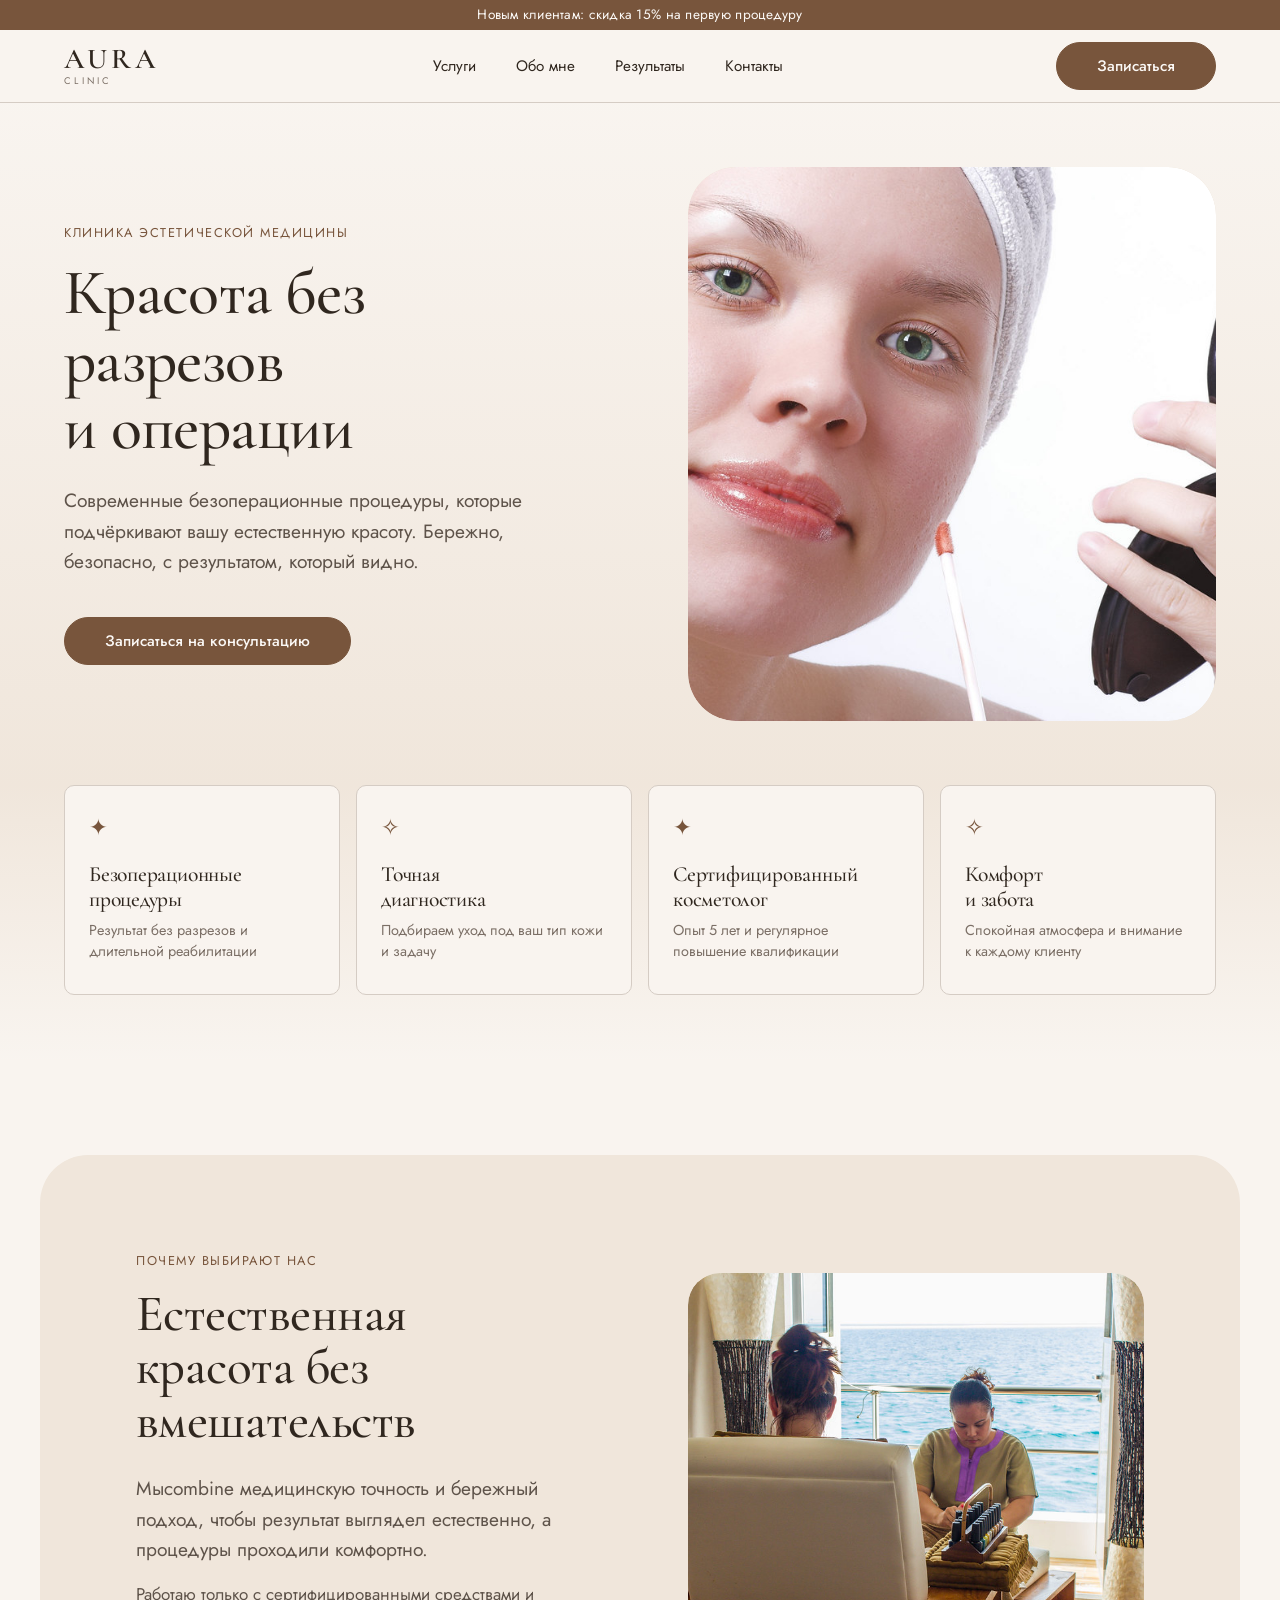
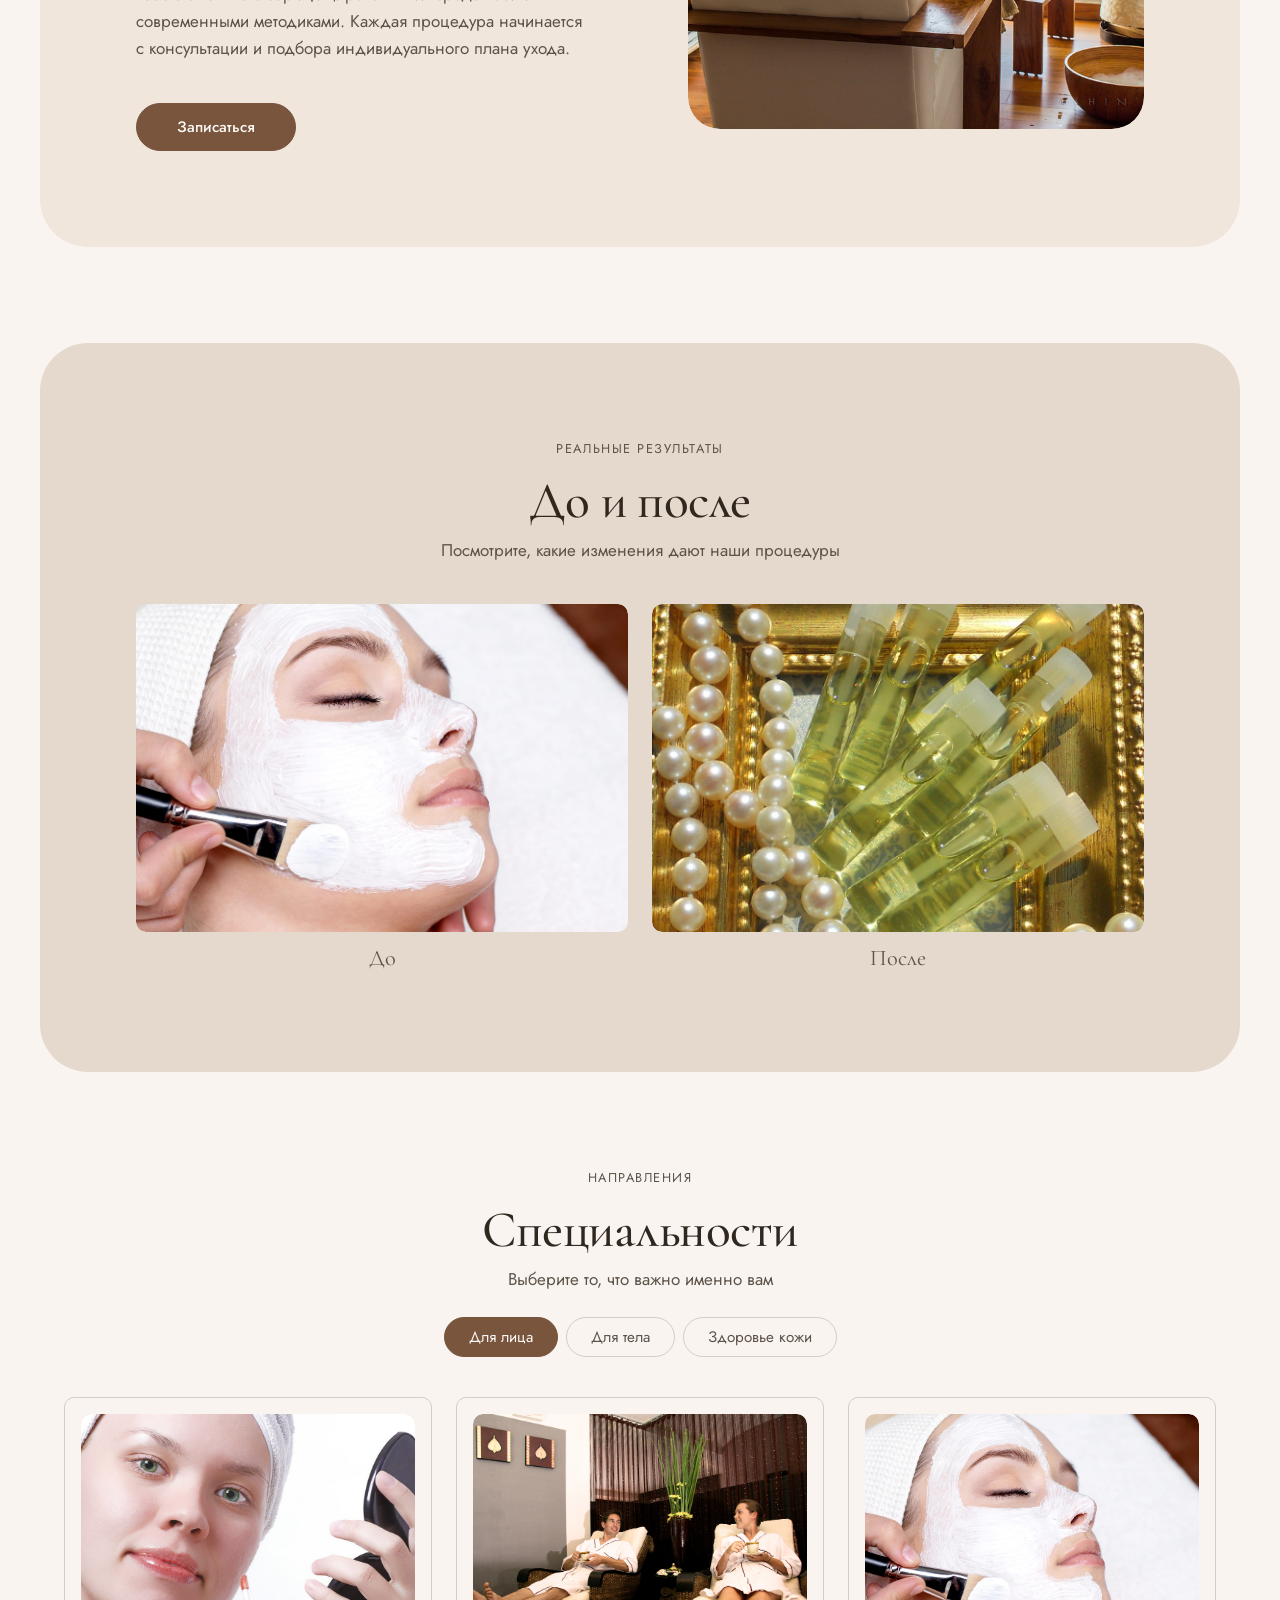
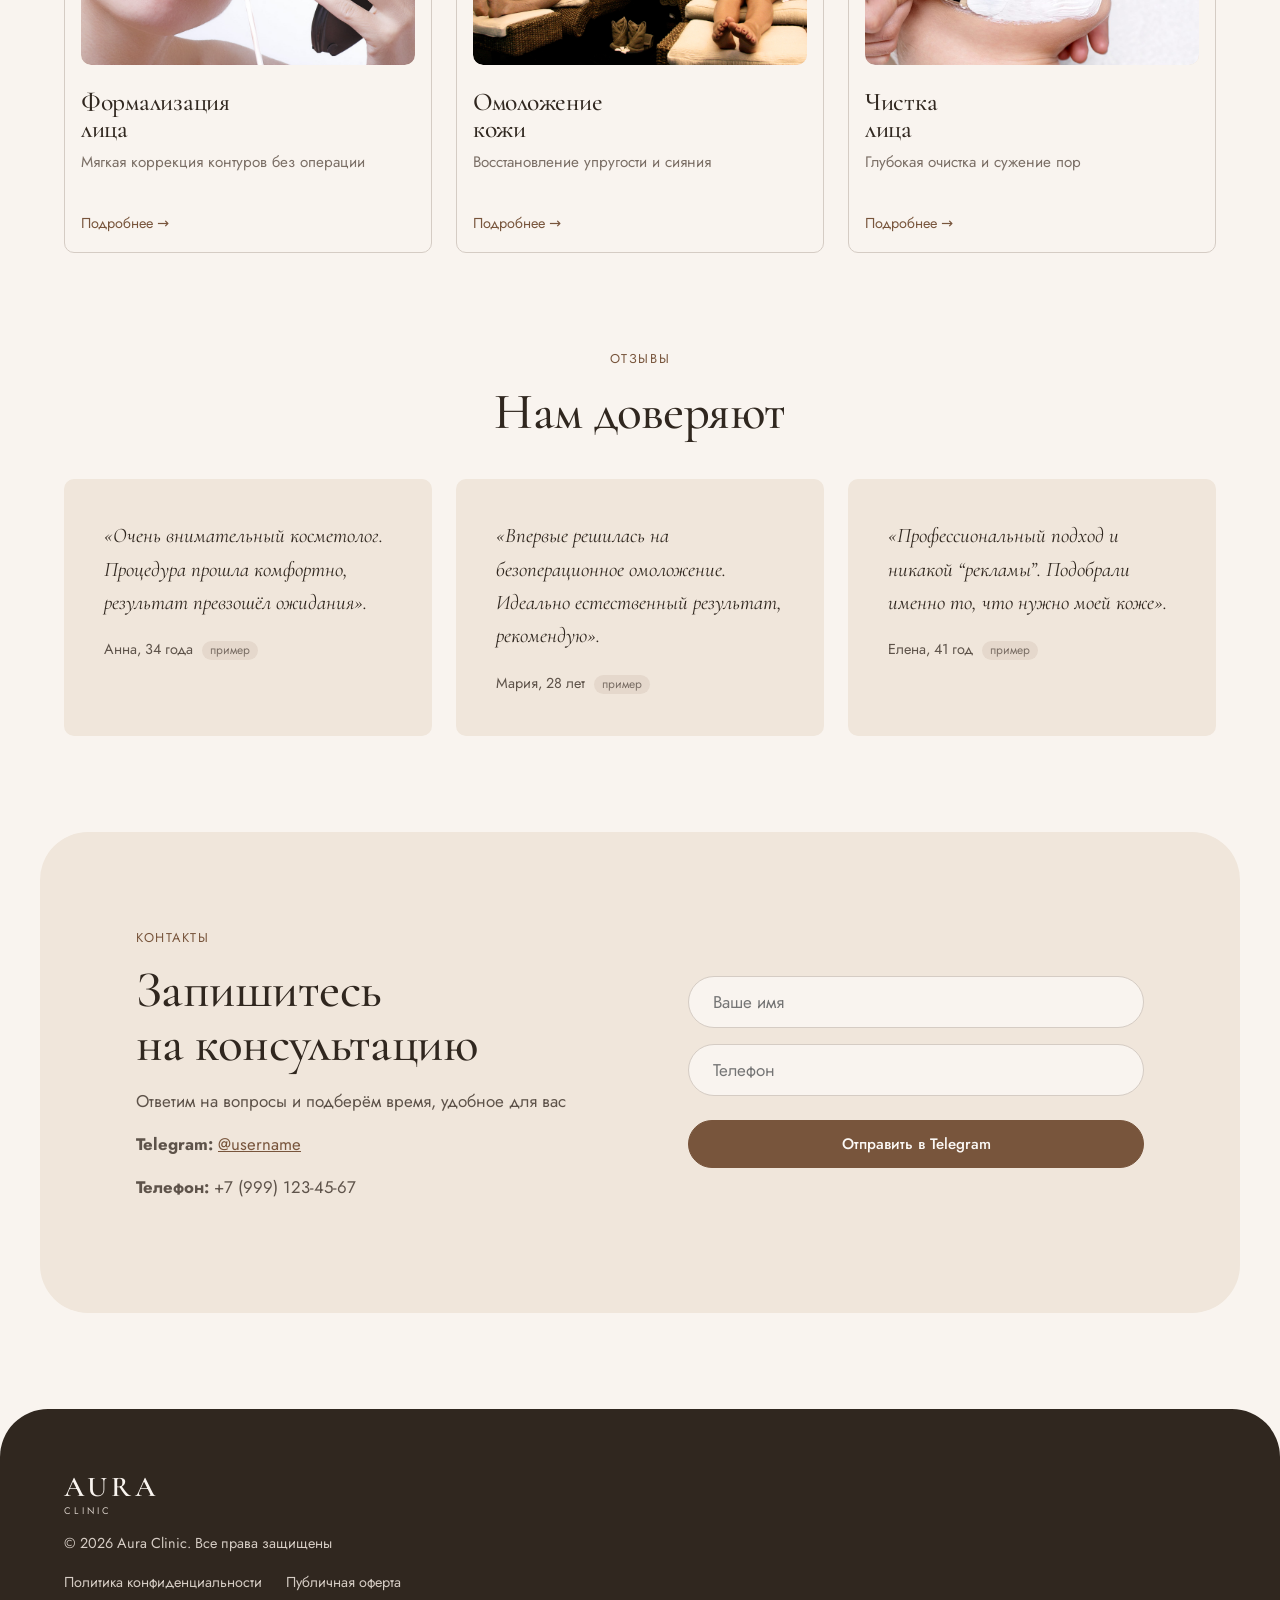
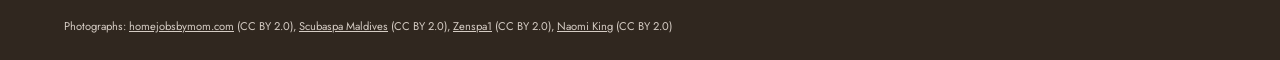
==== index.html @ 6af3f8dd "лендинг: дизайн Montclair" ====
<!DOCTYPE html>
<html lang="ru">
<head>
  <meta charset="UTF-8">
  <meta name="viewport" content="width=device-width, initial-scale=1.0">
  <meta name="description" content="Клиника эстетической медицины Aura: безоперационные процедуры для лица и тела. Сертифицированный косметолог, запись в Telegram.">
  <title>Aura: эстетическая медицина и уход за лицом</title>
  <link rel="preconnect" href="https://fonts.googleapis.com">
  <link rel="preconnect" href="https://fonts.gstatic.com" crossorigin>
  <link href="https://fonts.googleapis.com/css2?family=Cormorant+Garamond:wght@400;500;600&family=Jost:wght@300;400;500&display=swap" rel="stylesheet">
  <link rel="stylesheet" href="styles.css">
</head>
<body>
  <!-- Верхняя плашка -->
  <div class="topbar">
    <p>Новым клиентам: скидка 15% на первую процедуру</p>
  </div>

  <!-- Шапка -->
  <header class="nav">
    <div class="container">
      <a href="#" class="logo" aria-label="Aura — на главную">AURA<span class="logo-sub">clinic</span></a>
      <nav aria-label="Навигация">
        <ul class="nav-links">
          <li><a href="#specialties">Услуги</a></li>
          <li><a href="#about">Обо мне</a></li>
          <li><a href="#results">Результаты</a></li>
          <li><a href="#contacts">Контакты</a></li>
        </ul>
      </nav>
      <a href="https://t.me/username" class="btn btn--primary nav-cta" target="_blank" rel="noopener">Записаться</a>
    </div>
  </header>

  <!-- Герой -->
  <section class="hero">
    <div class="container hero-inner">
      <div class="hero-content">
        <p class="eyebrow-note">Клиника эстетической медицины</p>
        <h1>Красота без разрезов и операции</h1>
        <p class="lead">Современные безоперационные процедуры, которые подчёркивают вашу естественную красоту. Бережно, безопасно, с результатом, который видно.</p>
        <a href="https://t.me/username" class="btn btn--primary" target="_blank" rel="noopener">Записаться на консультацию</a>
      </div>
      <div class="hero-image">
        <div class="placeholder" data-slot="hero" data-alt="Косметолог в светлом кабинете, Portrait"></div>
      </div>
    </div>
  </section>

  <!-- Полоса специализаций -->
  <section class="specialties-strip" id="specialties">
    <div class="container strip-grid">
      <div class="strip-item">
        <span class="strip-icon">✦</span>
        <h3>Безоперационные<br>процедуры</h3>
        <p>Результат без разрезов и длительной реабилитации</p>
      </div>
      <div class="strip-item">
        <span class="strip-icon">✧</span>
        <h3>Точная<br>диагностика</h3>
        <p>Подбираем уход под ваш тип кожи и задачу</p>
      </div>
      <div class="strip-item">
        <span class="strip-icon">✦</span>
        <h3>Сертифицированный<br>косметолог</h3>
        <p>Опыт 5 лет и регулярное повышение квалификации</p>
      </div>
      <div class="strip-item">
        <span class="strip-icon">✧</span>
        <h3>Комфорт<br>и забота</h3>
        <p>Спокойная атмосфера и внимание к каждому клиенту</p>
      </div>
    </div>
  </section>

  <!-- Обо мне / Без разрезов -->
  <section class="about" id="about">
    <div class="container about-inner">
      <div class="about-text">
        <p class="eyebrow-note">Почему выбирают нас</p>
        <h2>Естественная красота без вмешательств</h2>
        <p class="lead">Мыcombine медицинскую точность и бережный подход, чтобы результат выглядел естественно, а процедуры проходили комфортно.</p>
        <p>Работаю только с сертифицированными средствами и современными методиками. Каждая процедура начинается с консультации и подбора индивидуального плана ухода.</p>
        <a href="https://t.me/username" class="btn btn--primary" target="_blank" rel="noopener">Записаться</a>
      </div>
      <div class="about-image">
        <div class="placeholder" data-slot="about" data-alt="Косметолог за работой в светлом кабинете"></div>
      </div>
    </div>
  </section>

  <!-- До / После -->
  <section class="results" id="results">
    <div class="container results-inner">
      <div class="results-head">
        <p class="eyebrow-note">Реальные результаты</p>
        <h2>До и после</h2>
        <p>Посмотрите, какие изменения дают наши процедуры</p>
      </div>
      <div class="results-grid">
        <figure class="compare">
          <div class="placeholder" data-slot="process-1" data-alt="Клиентка до процедуры"></div>
          <figcaption>До</figcaption>
        </figure>
        <figure class="compare">
          <div class="placeholder" data-slot="process-2" data-alt="Клиентка после процедуры"></div>
          <figcaption>После</figcaption>
        </figure>
      </div>
    </div>
  </section>

  <!-- Услуги / Специальности -->
  <section class="services" id="services">
    <div class="container">
      <div class="services-head">
        <p class="eyebrow-note">Направления</p>
        <h2>Специальности</h2>
        <p>Выберите то, что важно именно вам</p>
      </div>
      <div class="tabs" role="tablist" aria-label="Специальности">
        <button type="button" class="tab active" role="tab" aria-selected="true" data-tab="face">Для лица</button>
        <button type="button" class="tab" role="tab" aria-selected="false" data-tab="body">Для тела</button>
        <button type="button" class="tab" role="tab" aria-selected="false" data-tab="health">Здоровье кожи</button>
      </div>
      <div class="services-grid" id="tab-face">
        <article class="service-card">
          <div class="card-img"><div class="placeholder" data-slot="process-3" data-alt="Процедура ухода за лицом"></div></div>
          <h3>Формализация<br>лица</h3>
          <p>Мягкая коррекция контуров без операции</p>
          <span class="card-more">Подробнее →</span>
        </article>
        <article class="service-card">
          <div class="card-img"><div class="placeholder" data-slot="process-4" data-alt="Уход за кожей лица"></div></div>
          <h3>Омоложение<br>кожи</h3>
          <p>Восстановление упругости и сияния</p>
          <span class="card-more">Подробнее →</span>
        </article>
        <article class="service-card">
          <div class="card-img"><div class="placeholder" data-slot="process-1" data-alt="Уход за лицом"></div></div>
          <h3>Чистка<br>лица</h3>
          <p>Глубокая очистка и сужение пор</p>
          <span class="card-more">Подробнее →</span>
        </article>
      </div>
    </div>
  </section>

  <!-- Отзывы -->
  <section class="reviews" id="reviews">
    <div class="container">
      <div class="reviews-head">
        <p class="eyebrow-note">Отзывы</p>
        <h2>Нам доверяют</h2>
      </div>
      <div class="reviews-grid">
        <div class="review-card">
          <p>«Очень внимательный косметолог. Процедура прошла комфортно, результат превзошёл ожидания».</p>
          <cite>Анна, 34 года</cite>
          <span class="review-badge">пример</span>
        </div>
        <div class="review-card">
          <p>«Впервые решилась на безоперационное омоложение. Идеально естественный результат, рекомендую».</p>
          <cite>Мария, 28 лет</cite>
          <span class="review-badge">пример</span>
        </div>
        <div class="review-card">
          <p>«Профессиональный подход и никакой “рекламы”. Подобрали именно то, что нужно моей коже».</p>
          <cite>Елена, 41 год</cite>
          <span class="review-badge">пример</span>
        </div>
      </div>
    </div>
  </section>

  <!-- Контакты -->
  <section class="contacts" id="contacts">
    <div class="container contacts-inner">
      <div>
        <p class="eyebrow-note">Контакты</p>
        <h2>Запишитесь<br>на консультацию</h2>
        <p>Ответим на вопросы и подберём время, удобное для вас</p>
        <p class="contact-line"><strong>Telegram:</strong> <a href="https://t.me/username" target="_blank" rel="noopener">@username</a></p>
        <p class="contact-line"><strong>Телефон:</strong> +7 (999) 123-45-67</p>
      </div>
      <form class="contact-form">
        <div class="form-group"><input type="text" placeholder="Ваше имя" aria-label="Имя" required></div>
        <div class="form-group"><input type="tel" placeholder="Телефон" aria-label="Телефон" required></div>
        <button type="submit" class="btn btn--primary">Отправить в Telegram</button>
      </form>
    </div>
  </section>

  <!-- Футер -->
  <footer>
    <div class="container">
      <a href="#" class="logo" aria-label="Aura — на главную">AURA<span class="logo-sub">clinic</span></a>
      <p>© 2026 Aura Clinic. Все права защищены</p>
      <div class="footer-links">
        <a href="#">Политика конфиденциальности</a>
        <a href="#">Публичная оферта</a>
      </div>
      <div class="footer-photo-credits" data-credits>Photographs: загрузка…</div>
    </div>
  </footer>

  <script src="script.js"></script>
</body>
</html>
---- styles.css ----
/* Hallmark · v2.0.0 · theme: custom Montclair-inspired · genre: editorial · job: book */

/* Hallmark · answered F18 · hallmarkSlots in external script.js fills every data-slot on DOMContentLoaded */

:root {
  --color-paper: oklch(97% 0.008 70);
  --color-paper-2: oklch(93% 0.018 70);
  --color-paper-3: oklch(89% 0.022 65);
  --color-ink: oklch(28% 0.02 60);
  --color-ink-2: oklch(45% 0.02 60);
  --color-muted: oklch(55% 0.02 60);
  --color-rule: oklch(85% 0.015 65);
  --color-accent: oklch(48% 0.06 55);
  --color-accent-ink: oklch(98% 0.005 70);
  --color-focus: oklch(45% 0.1 55);
  --font-display: "Cormorant Garamond", Georgia, serif;
  --font-body: "Jost", system-ui, sans-serif;
  --radius-card: 10px;
  --radius-section: 48px;
  --space-3xs: 2px;
  --space-xs: 4px;
  --space-sm: 8px;
  --space-md: 16px;
  --space-lg: 24px;
  --space-xl: 40px;
  --space-2xl: 64px;
  --space-3xl: 96px;
}

*, *::before, *::after { box-sizing: border-box; margin: 0; padding: 0; }
html { overflow-x: clip; scrollbar-color: var(--color-rule) var(--color-paper); }
body { overflow-x: clip; font: 400 17px/1.6 var(--font-body); color: var(--color-ink); background: var(--color-paper); }
img { max-width: 100%; display: block; }
h1, h2, h3 { font-family: var(--font-display); font-weight: 500; letter-spacing: -0.01em; color: var(--color-ink); line-height: 1.05; text-wrap: balance; overflow-wrap: break-word; min-width: 0; }
.lead { font-size: 1.2rem; color: var(--color-ink-2); }
.eyebrow-note { font-size: 0.8rem; letter-spacing: 0.12em; text-transform: uppercase; color: var(--color-accent); margin-bottom: var(--space-md); }

.container { max-width: 1200px; margin: 0 auto; padding: 0 var(--space-lg); }

/* Topbar */
.topbar { background: var(--color-accent); color: var(--color-accent-ink); text-align: center; padding: var(--space-xs) var(--space-md); font-size: 0.85rem; letter-spacing: 0.02em; }

/* Nav */
.nav { position: sticky; top: 0; background: var(--color-paper); z-index: 100; border-bottom: 1px solid var(--color-rule); }
.nav .container { display: flex; justify-content: space-between; align-items: center; min-height: 72px; gap: var(--space-lg); }
.logo { font-family: var(--font-display); font-size: 1.8rem; font-weight: 600; letter-spacing: 0.14em; color: var(--color-ink); text-decoration: none; line-height: 1; }
.logo-sub { display: block; font-family: var(--font-body); font-size: 0.6rem; letter-spacing: 0.34em; text-transform: uppercase; color: var(--color-muted); font-weight: 400; margin-top: 3px; }
.nav-links { display: flex; gap: var(--space-xl); list-style: none; }
.nav-links a { color: var(--color-ink); text-decoration: none; font-size: 0.95rem; transition: color 0.2s; }
.nav-links a:hover { color: var(--color-accent); }

/* Buttons */
.btn { display: inline-flex; align-items: center; justify-content: center; min-height: 48px; padding: 0 var(--space-xl); border-radius: 999px; font: 500 0.95rem var(--font-body); text-decoration: none; cursor: pointer; border: 1px solid var(--color-accent); transition: opacity 0.2s, transform 0.12s; }
.btn--primary { background: var(--color-accent); color: var(--color-accent-ink); }
.btn--primary:hover { opacity: 0.9; }
.btn:active { transform: translateY(1px); }
:focus-visible { outline: 2px solid var(--color-focus); outline-offset: 3px; }

/* Hero */
.hero { padding: var(--space-2xl) 0; background: linear-gradient(180deg, var(--color-paper), var(--color-paper-2)); }
.hero-inner { display: grid; grid-template-columns: 1fr 1fr; gap: var(--space-3xl); align-items: center; }
.hero h1 { font-size: clamp(3rem, 5vw, 4.6rem); margin-bottom: var(--space-lg); max-width: 12ch; }
.hero .lead { max-width: 46ch; margin-bottom: var(--space-xl); }
.hero-image .placeholder { aspect-ratio: 4/4.2; border-radius: var(--radius-section); }

/* Placeholders */
.placeholder { width: 100%; aspect-ratio: 4/3; background: var(--color-paper-2); border-radius: var(--radius-card); position: relative; overflow: hidden; }
.placeholder[data-alt]::after { content: attr(data-alt); position: absolute; inset: 0; display: flex; align-items: center; justify-content: center; padding: var(--space-md); font-size: 0.8rem; color: var(--color-muted); text-align: center; pointer-events: none; }
.placeholder.has-image::after { display: none; }
.placeholder img { width: 100%; height: 100%; object-fit: cover; border-radius: inherit; }

/* Specialties strip — paper cards that overlap the hero */
.specialties-strip { padding: 0 0 var(--space-2xl); background: linear-gradient(180deg, var(--color-paper-2), var(--color-paper)); }
.strip-grid { display: grid; grid-template-columns: repeat(4, 1fr); gap: var(--space-md); }
.strip-item { background: var(--color-paper); border: 1px solid var(--color-rule); border-radius: var(--radius-card); padding: var(--space-lg); min-height: 210px; }
.strip-icon { font-size: 1.4rem; color: var(--color-accent); }
.strip-item h3 { font-size: 1.35rem; margin: var(--space-md) 0 var(--space-sm); line-height: 1.15; }
.strip-item p { font-size: 0.9rem; color: var(--color-muted); line-height: 1.5; }

/* About — rounded section */
.about { padding: var(--space-3xl) 0; }
.about-inner { display: grid; grid-template-columns: 1fr 1fr; gap: var(--space-3xl); align-items: center; background: var(--color-paper-2); border-radius: var(--radius-section); padding: var(--space-3xl); }
.about h2 { font-size: clamp(2.4rem, 4vw, 3.4rem); margin-bottom: var(--space-lg); max-width: 14ch; }
.about .lead { margin-bottom: var(--space-md); }
.about p:not(.eyebrow-note):not(.lead) { color: var(--color-ink-2); margin-bottom: var(--space-xl); }
.about-image .placeholder { aspect-ratio: 1; border-radius: calc(var(--radius-section) - 16px); }

/* Results — before/after */
.results { padding: 0 0 var(--space-3xl); }
.results-inner { background: var(--color-paper-3); border-radius: var(--radius-section); padding: var(--space-3xl); }
.results-head { text-align: center; margin-bottom: var(--space-xl); }
.results-head h2 { font-size: clamp(2.4rem, 4vw, 3.4rem); margin-bottom: var(--space-sm); }
.results-head p { color: var(--color-ink-2); }
.results-grid { display: grid; grid-template-columns: 1fr 1fr; gap: var(--space-lg); }
.compare .placeholder { aspect-ratio: 3/2; border-radius: var(--radius-card); }
.compare figcaption { font-family: var(--font-display); font-size: 1.4rem; text-align: center; margin-top: var(--space-sm); color: var(--color-ink-2); }

/* Services */
.services { padding: 0 0 var(--space-3xl); }
.services-head { text-align: center; margin-bottom: var(--space-lg); }
.services-head h2 { font-size: clamp(2.4rem, 4vw, 3.4rem); margin-bottom: var(--space-sm); }
.services-head p { color: var(--color-ink-2); }
.tabs { display: flex; justify-content: center; gap: var(--space-sm); margin-bottom: var(--space-xl); flex-wrap: wrap; }
.tab { padding: var(--space-sm) var(--space-lg); border: 1px solid var(--color-rule); border-radius: 999px; background: transparent; font: 400 0.95rem var(--font-body); color: var(--color-ink-2); cursor: pointer; }
.tab.active { background: var(--color-accent); color: var(--color-accent-ink); border-color: var(--color-accent); }
.services-grid { display: grid; grid-template-columns: repeat(3, 1fr); gap: var(--space-lg); }
.service-card { background: var(--color-paper); border: 1px solid var(--color-rule); border-radius: var(--radius-card); padding: var(--space-md); }
.card-img .placeholder { aspect-ratio: 4/3; border-radius: var(--radius-card); margin-bottom: var(--space-lg); }
.service-card h3 { font-size: 1.6rem; margin-bottom: var(--space-sm); }
.service-card p { color: var(--color-muted); font-size: 0.95rem; min-height: 3em; }
.card-more { display: inline-block; margin-top: var(--space-md); color: var(--color-accent); font-size: 0.9rem; }

/* Reviews */
.reviews { padding: 0 0 var(--space-3xl); }
.reviews-head { text-align: center; margin-bottom: var(--space-xl); }
.reviews-head h2 { font-size: clamp(2.4rem, 4vw, 3.4rem); }
.reviews-grid { display: grid; grid-template-columns: repeat(3, 1fr); gap: var(--space-lg); }
.review-card { background: var(--color-paper-2); border-radius: var(--radius-card); padding: var(--space-xl); }
.review-card p { font-family: var(--font-display); font-size: 1.3rem; font-style: italic; margin-bottom: var(--space-md); }
.review-card cite { font-size: 0.9rem; color: var(--color-ink-2); font-style: normal; }
.review-badge { display: inline-block; margin-left: var(--space-xs); padding: 0 var(--space-sm); background: var(--color-paper-3); color: var(--color-muted); font-size: 0.75rem; border-radius: 999px; }

/* Contacts */
.contacts { padding: 0 0 var(--space-3xl); }
.contacts-inner { display: grid; grid-template-columns: 1fr 1fr; gap: var(--space-3xl); background: var(--color-paper-2); border-radius: var(--radius-section); padding: var(--space-3xl); align-items: center; }
.contacts h2 { font-size: clamp(2.4rem, 4vw, 3.4rem); margin-bottom: var(--space-md); }
.contacts-inner > div > p:not(.eyebrow-note) { color: var(--color-ink-2); margin-bottom: var(--space-md); }
.contact-line { font-size: 1.05rem; }
.contact-line a { color: var(--color-accent); }
.contact-form { display: grid; gap: var(--space-md); }
.contact-form input { width: 100%; min-height: 52px; padding: 0 var(--space-lg); border: 1px solid var(--color-rule); border-radius: 999px; background: var(--color-paper); font: inherit; color: var(--color-ink); }
.contact-form input:focus-visible { outline: 2px solid var(--color-focus); outline-offset: 2px; }
.contact-form .btn { margin-top: var(--space-sm); }
::selection { background: var(--color-accent); color: var(--color-accent-ink); }
input { caret-color: var(--color-accent); }

/* Footer */
footer { background: var(--color-ink); color: var(--color-paper); padding: var(--space-2xl) 0 var(--space-lg); border-radius: var(--radius-section) var(--radius-section) 0 0; }
footer .logo { color: var(--color-paper); }
footer .logo-sub { color: var(--color-rule); }
footer p { margin: var(--space-md) 0; font-size: 0.9rem; color: var(--color-rule); }
.footer-links { display: flex; gap: var(--space-lg); flex-wrap: wrap; }
footer a { color: var(--color-rule); font-size: 0.9rem; text-decoration: none; }
.footer-photo-credits { margin-top: var(--space-lg); font-size: 0.7rem; color: var(--color-rule); line-height: 1.6; }
.footer-photo-credits a { color: var(--color-rule); font-size: inherit; text-decoration: underline; }

/* Responsive */
@media (max-width: 1024px) {
  .strip-grid { grid-template-columns: repeat(2, 1fr); }
  .services-grid { grid-template-columns: repeat(2, 1fr); }
  .about-inner, .contacts-inner { padding: var(--space-xl); gap: var(--space-xl); }
}
@media (max-width: 768px) {
  .nav-links { display: none; }
  .hero-inner, .about-inner, .contacts-inner { grid-template-columns: 1fr; }
  .hero h1 { max-width: none; }
  .results-grid, .services-grid, .reviews-grid { grid-template-columns: 1fr; }
  .strip-grid { grid-template-columns: 1fr 1fr; }
  .about-inner, .contacts-inner, .results-inner { border-radius: var(--radius-card); padding: var(--space-lg); }
  .nav-cta { display: none; }
}
@media (max-width: 480px) {
  .strip-grid { grid-template-columns: 1fr; }
  .hero-image .placeholder { aspect-ratio: 1; }
  .btn { width: 100%; }
}
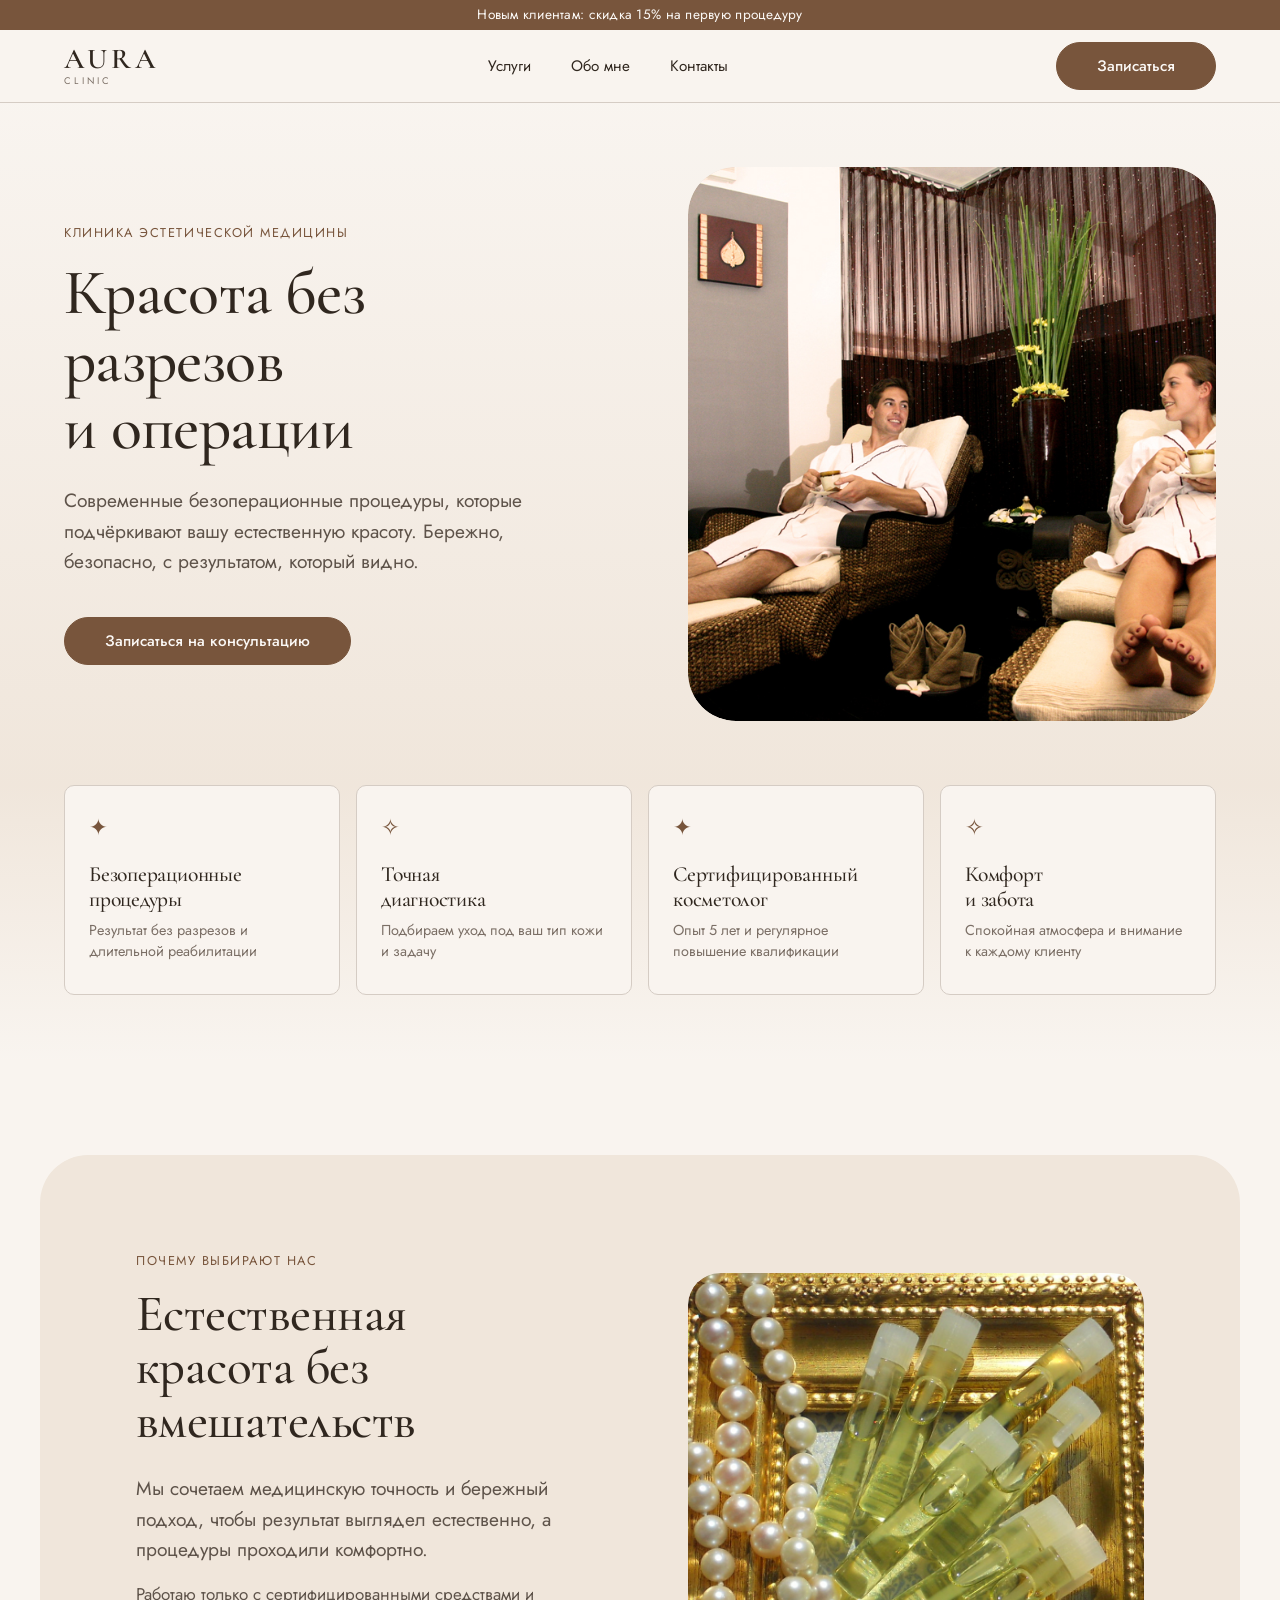
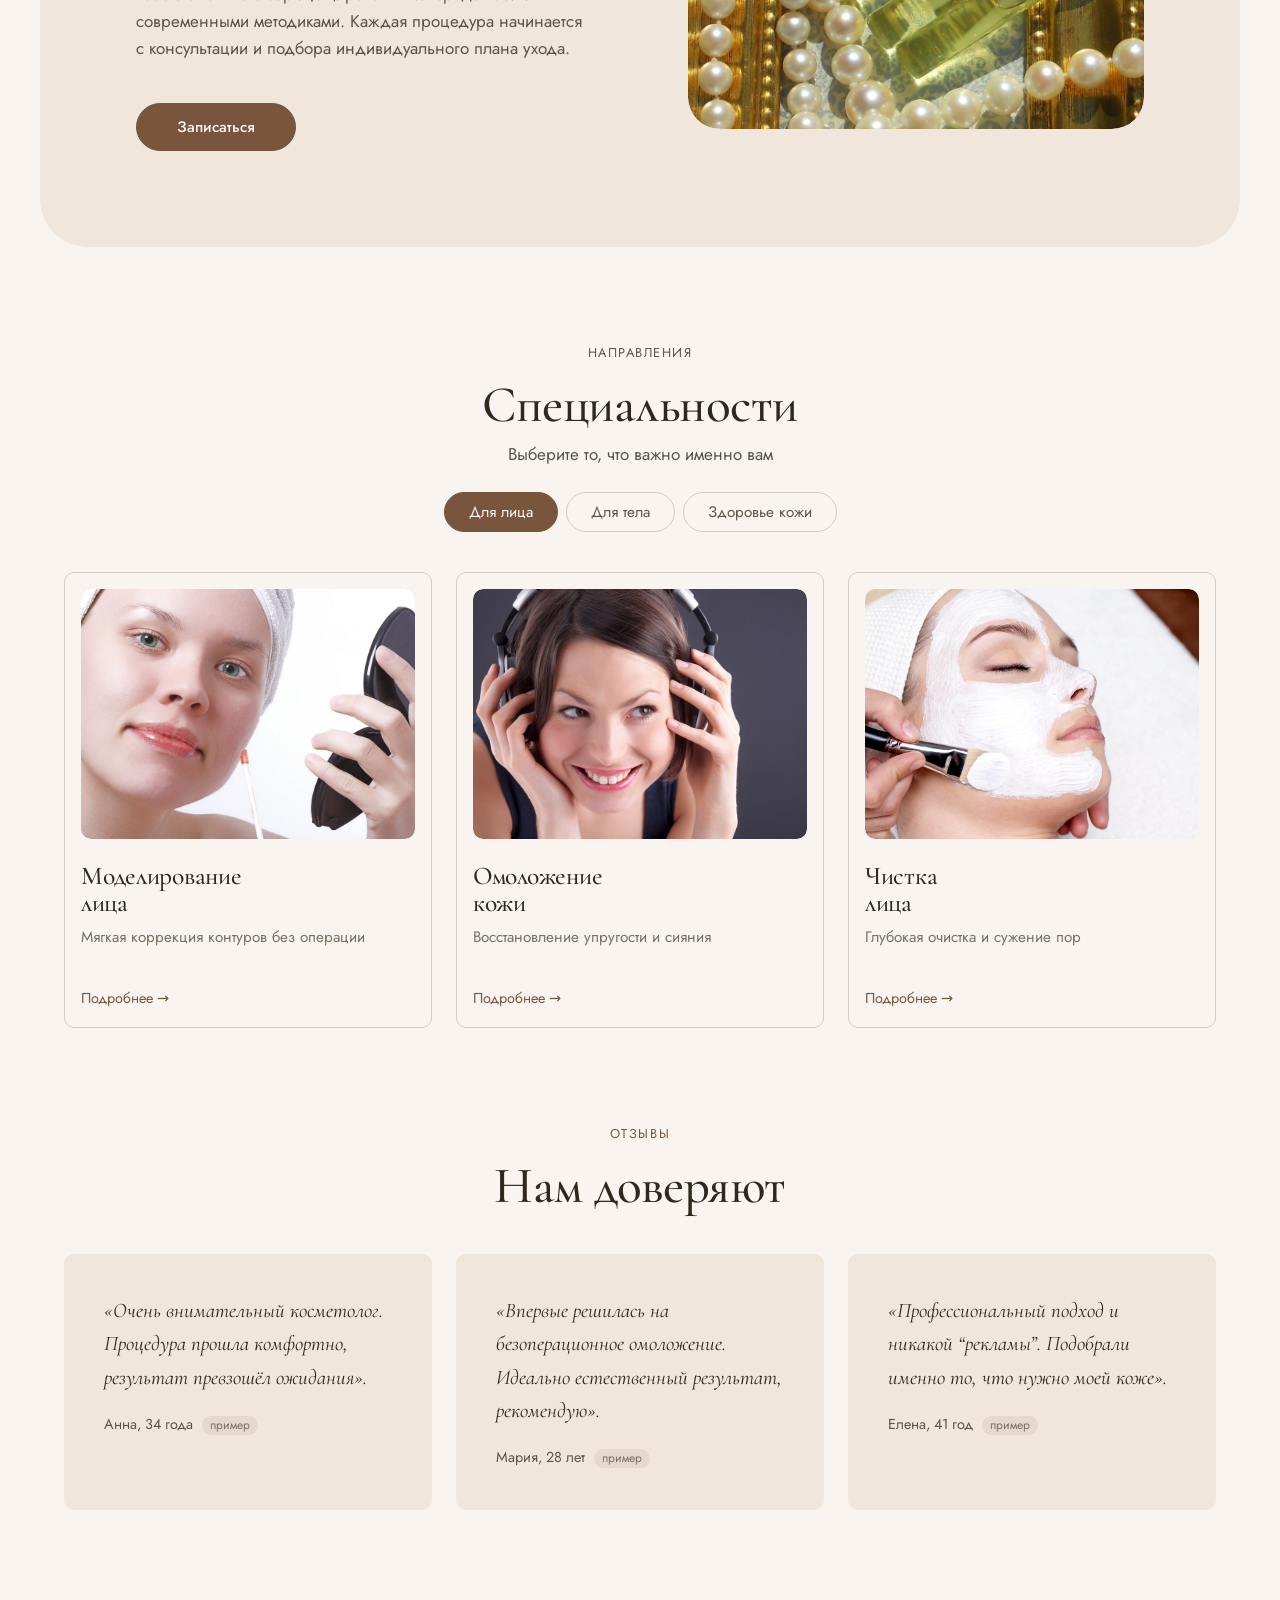
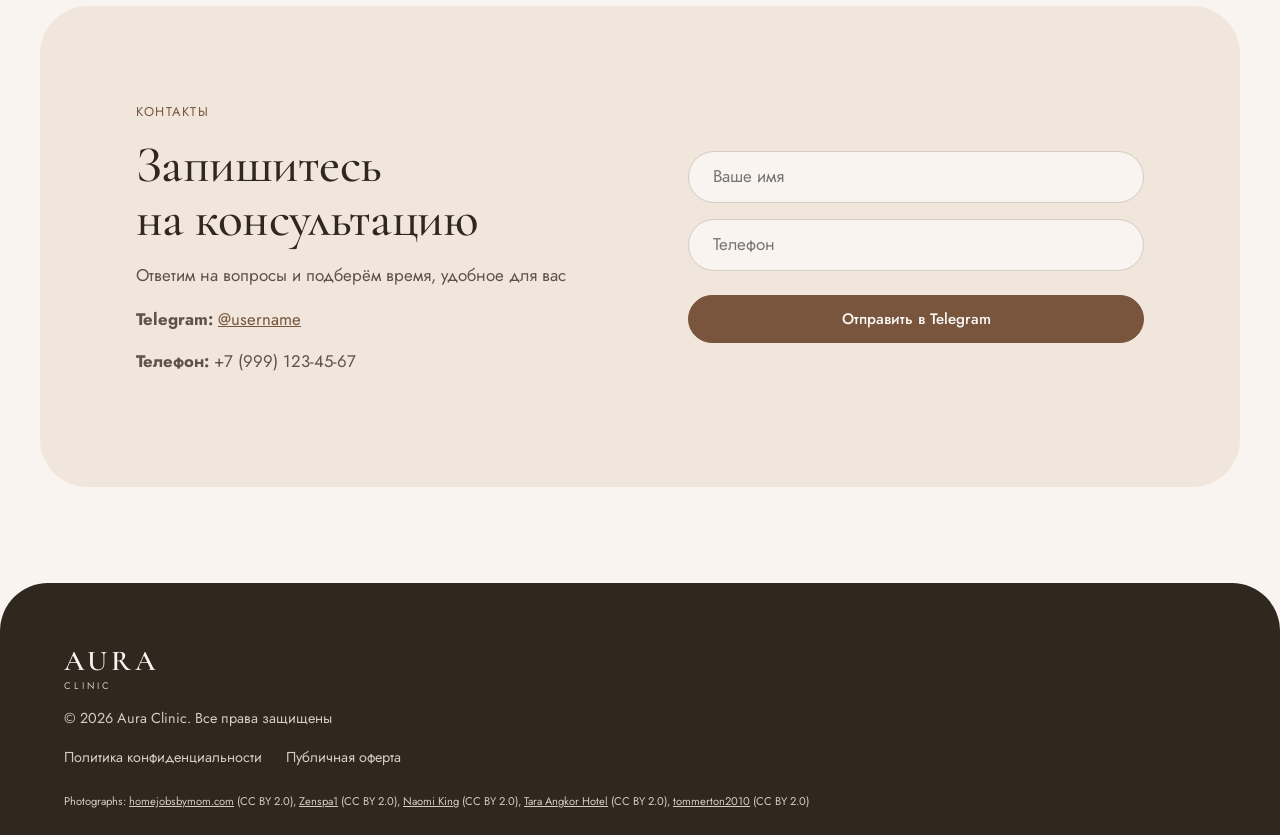
==== commit 0091de45: "лендинг: исправление логики фото и текстовых ошибок" ====
--- a/index.html
+++ b/index.html
@@ -24,7 +24,6 @@
         <ul class="nav-links">
           <li><a href="#specialties">Услуги</a></li>
           <li><a href="#about">Обо мне</a></li>
-          <li><a href="#results">Результаты</a></li>
           <li><a href="#contacts">Контакты</a></li>
         </ul>
       </nav>
@@ -42,7 +41,7 @@
         <a href="https://t.me/username" class="btn btn--primary" target="_blank" rel="noopener">Записаться на консультацию</a>
       </div>
       <div class="hero-image">
-        <div class="placeholder" data-slot="hero" data-alt="Косметолог в светлом кабинете, Portrait"></div>
+        <div class="placeholder" data-slot="hero" data-alt="Гости в халатах отдыхают в зоне SPA"></div>
       </div>
     </div>
   </section>
@@ -79,33 +78,12 @@
       <div class="about-text">
         <p class="eyebrow-note">Почему выбирают нас</p>
         <h2>Естественная красота без вмешательств</h2>
-        <p class="lead">Мыcombine медицинскую точность и бережный подход, чтобы результат выглядел естественно, а процедуры проходили комфортно.</p>
+        <p class="lead">Мы сочетаем медицинскую точность и бережный подход, чтобы результат выглядел естественно, а процедуры проходили комфортно.</p>
         <p>Работаю только с сертифицированными средствами и современными методиками. Каждая процедура начинается с консультации и подбора индивидуального плана ухода.</p>
         <a href="https://t.me/username" class="btn btn--primary" target="_blank" rel="noopener">Записаться</a>
       </div>
       <div class="about-image">
-        <div class="placeholder" data-slot="about" data-alt="Косметолог за работой в светлом кабинете"></div>
-      </div>
-    </div>
-  </section>
-
-  <!-- До / После -->
-  <section class="results" id="results">
-    <div class="container results-inner">
-      <div class="results-head">
-        <p class="eyebrow-note">Реальные результаты</p>
-        <h2>До и после</h2>
-        <p>Посмотрите, какие изменения дают наши процедуры</p>
-      </div>
-      <div class="results-grid">
-        <figure class="compare">
-          <div class="placeholder" data-slot="process-1" data-alt="Клиентка до процедуры"></div>
-          <figcaption>До</figcaption>
-        </figure>
-        <figure class="compare">
-          <div class="placeholder" data-slot="process-2" data-alt="Клиентка после процедуры"></div>
-          <figcaption>После</figcaption>
-        </figure>
+        <div class="placeholder" data-slot="about" data-alt="Средства для ухода: аромамасла"></div>
       </div>
     </div>
   </section>
@@ -125,19 +103,19 @@
       </div>
       <div class="services-grid" id="tab-face">
         <article class="service-card">
-          <div class="card-img"><div class="placeholder" data-slot="process-3" data-alt="Процедура ухода за лицом"></div></div>
-          <h3>Формализация<br>лица</h3>
+          <div class="card-img"><div class="placeholder" data-slot="process-3" data-alt="Девушка оценивает кожу лица в зеркале"></div></div>
+          <h3>Моделирование<br>лица</h3>
           <p>Мягкая коррекция контуров без операции</p>
           <span class="card-more">Подробнее →</span>
         </article>
         <article class="service-card">
-          <div class="card-img"><div class="placeholder" data-slot="process-4" data-alt="Уход за кожей лица"></div></div>
+          <div class="card-img"><div class="placeholder" data-slot="process-4" data-alt="Крупный план ухоженной кожи лица"></div></div>
           <h3>Омоложение<br>кожи</h3>
           <p>Восстановление упругости и сияния</p>
           <span class="card-more">Подробнее →</span>
         </article>
         <article class="service-card">
-          <div class="card-img"><div class="placeholder" data-slot="process-1" data-alt="Уход за лицом"></div></div>
+          <div class="card-img"><div class="placeholder" data-slot="process-1" data-alt="Нанесение очищающей маски на лицо"></div></div>
           <h3>Чистка<br>лица</h3>
           <p>Глубокая очистка и сужение пор</p>
           <span class="card-more">Подробнее →</span>
--- a/styles.css
+++ b/styles.css
@@ -85,16 +85,6 @@
 .about p:not(.eyebrow-note):not(.lead) { color: var(--color-ink-2); margin-bottom: var(--space-xl); }
 .about-image .placeholder { aspect-ratio: 1; border-radius: calc(var(--radius-section) - 16px); }
 
-/* Results — before/after */
-.results { padding: 0 0 var(--space-3xl); }
-.results-inner { background: var(--color-paper-3); border-radius: var(--radius-section); padding: var(--space-3xl); }
-.results-head { text-align: center; margin-bottom: var(--space-xl); }
-.results-head h2 { font-size: clamp(2.4rem, 4vw, 3.4rem); margin-bottom: var(--space-sm); }
-.results-head p { color: var(--color-ink-2); }
-.results-grid { display: grid; grid-template-columns: 1fr 1fr; gap: var(--space-lg); }
-.compare .placeholder { aspect-ratio: 3/2; border-radius: var(--radius-card); }
-.compare figcaption { font-family: var(--font-display); font-size: 1.4rem; text-align: center; margin-top: var(--space-sm); color: var(--color-ink-2); }
-
 /* Services */
 .services { padding: 0 0 var(--space-3xl); }
 .services-head { text-align: center; margin-bottom: var(--space-lg); }
@@ -154,9 +144,9 @@
   .nav-links { display: none; }
   .hero-inner, .about-inner, .contacts-inner { grid-template-columns: 1fr; }
   .hero h1 { max-width: none; }
-  .results-grid, .services-grid, .reviews-grid { grid-template-columns: 1fr; }
+  .services-grid, .reviews-grid { grid-template-columns: 1fr; }
   .strip-grid { grid-template-columns: 1fr 1fr; }
-  .about-inner, .contacts-inner, .results-inner { border-radius: var(--radius-card); padding: var(--space-lg); }
+  .about-inner, .contacts-inner { border-radius: var(--radius-card); padding: var(--space-lg); }
   .nav-cta { display: none; }
 }
 @media (max-width: 480px) {
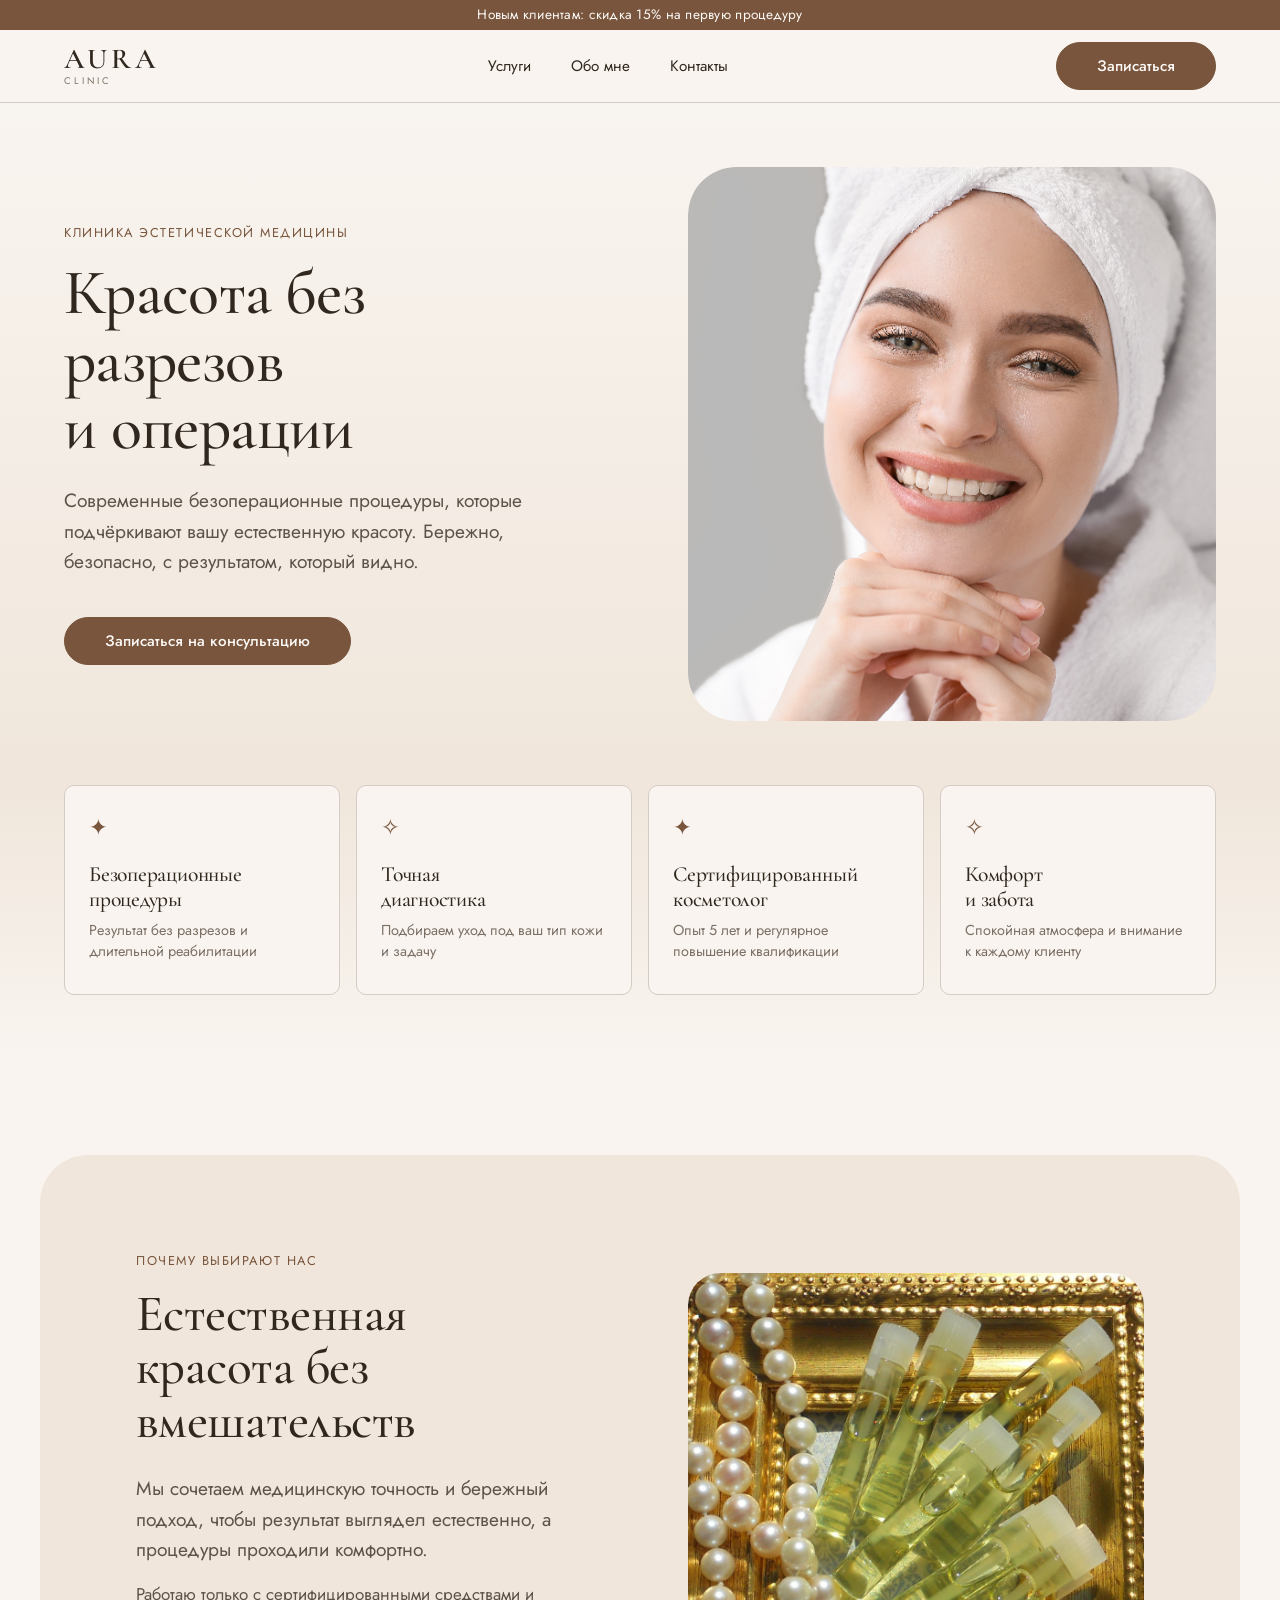
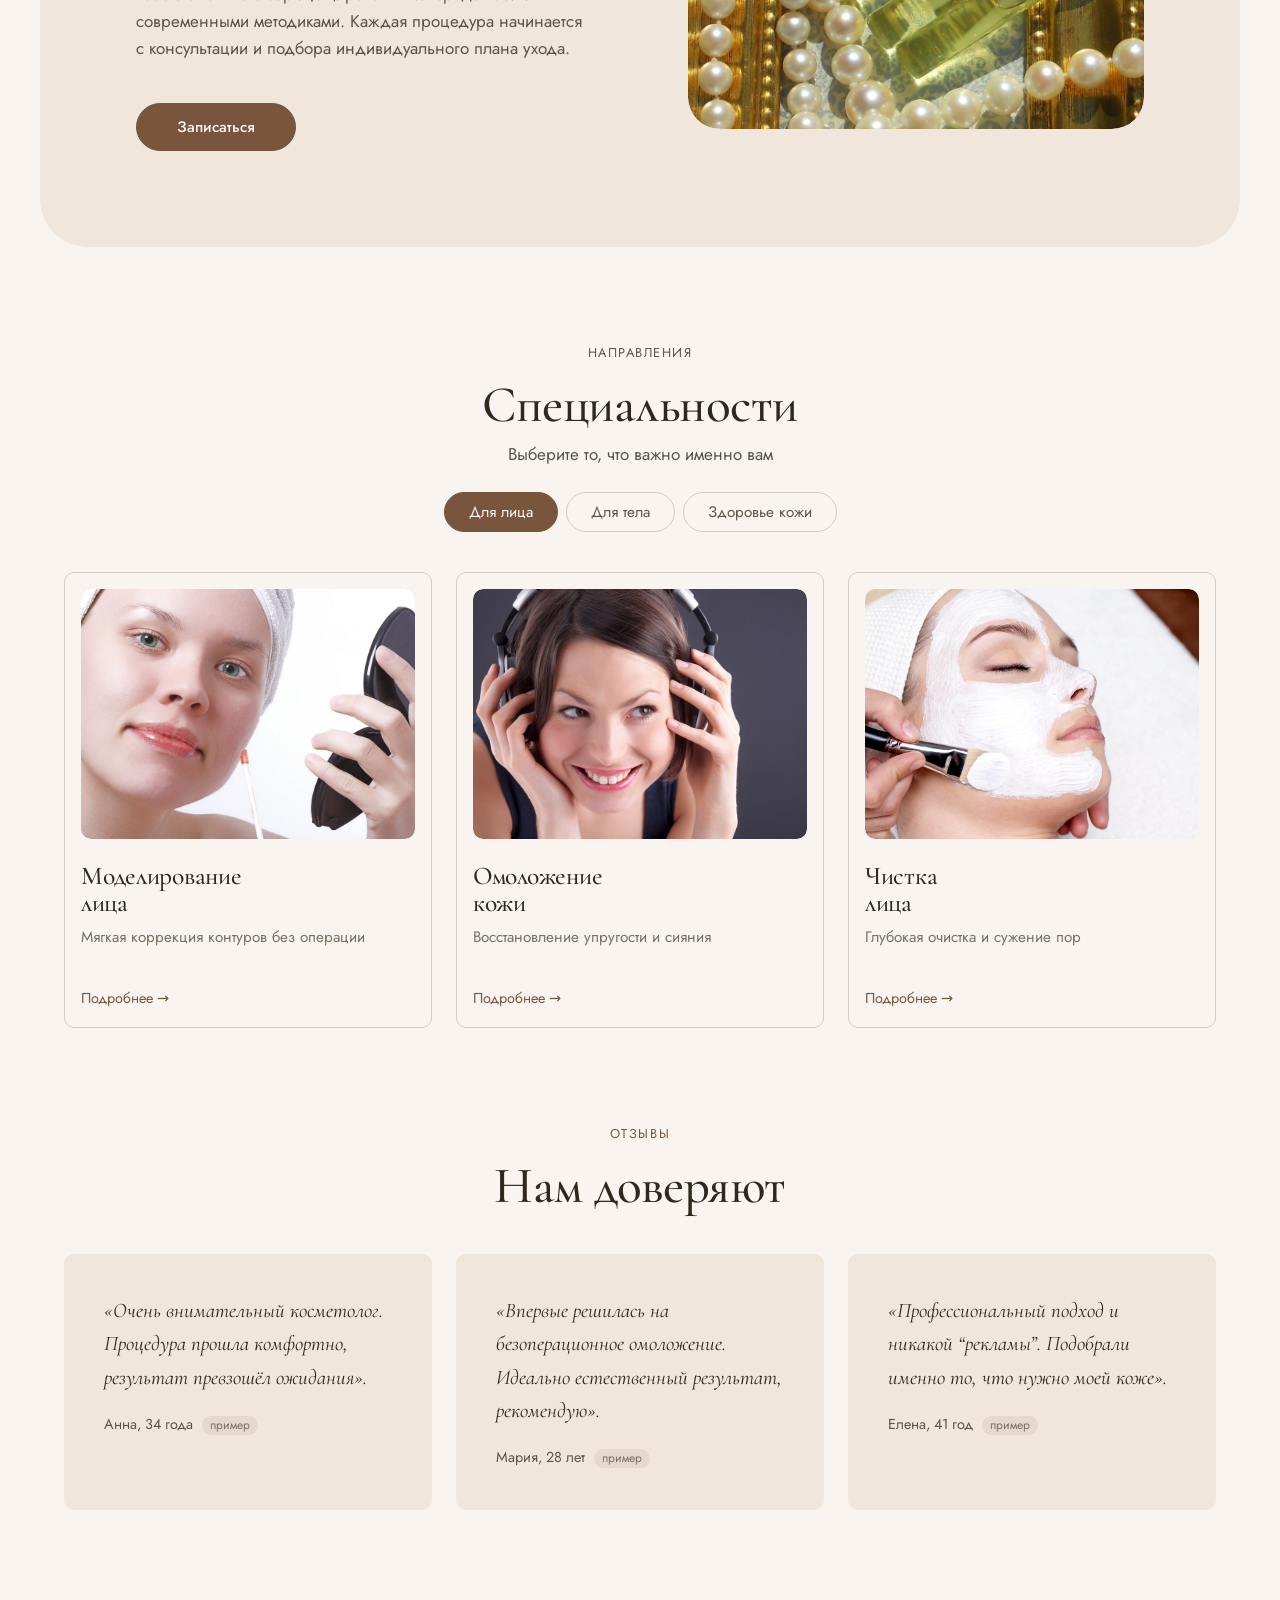
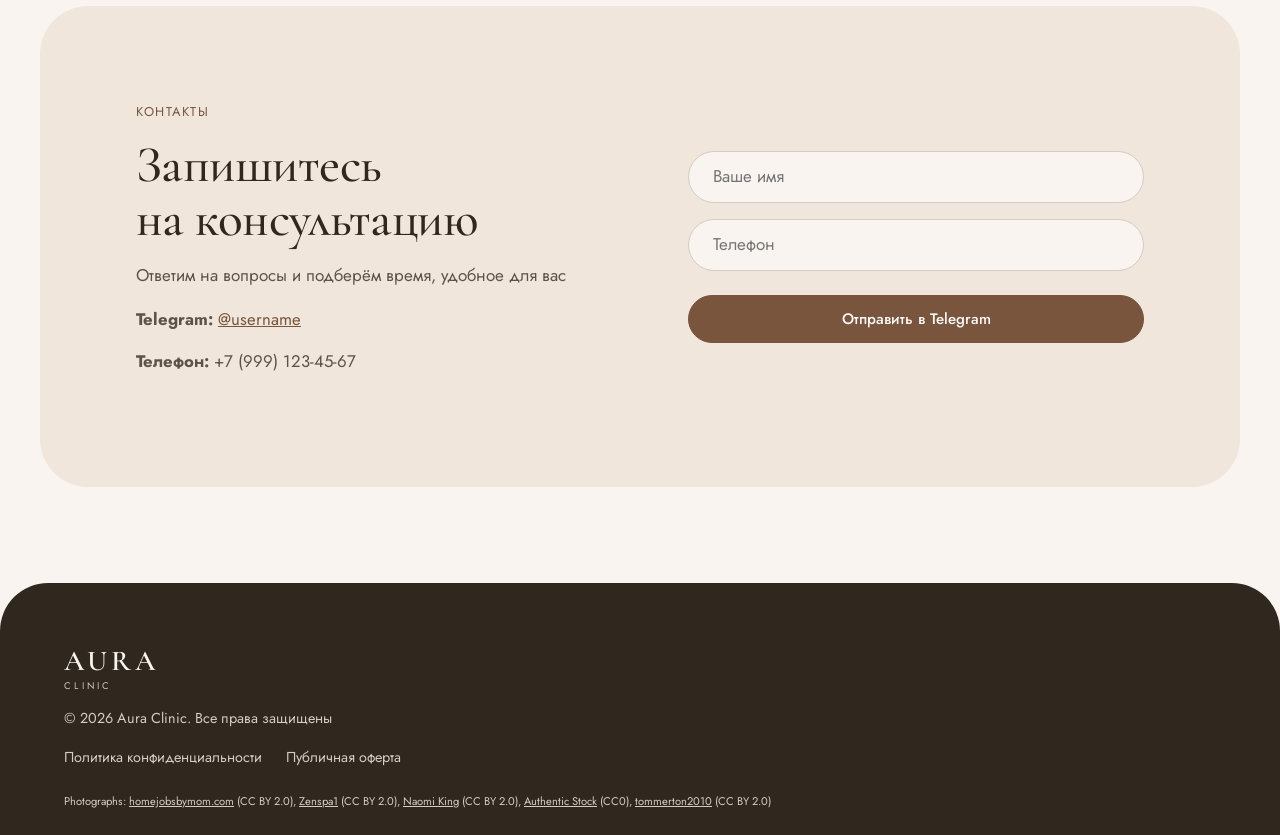
==== commit 5ab8ecd6: "лендинг: замена фото героя на референс (девушка после спа) + favicon" ====
--- a/index.html
+++ b/index.html
@@ -3,6 +3,7 @@
 <head>
   <meta charset="UTF-8">
   <meta name="viewport" content="width=device-width, initial-scale=1.0">
+  <link rel="icon" href="data:,">
   <meta name="description" content="Клиника эстетической медицины Aura: безоперационные процедуры для лица и тела. Сертифицированный косметолог, запись в Telegram.">
   <title>Aura: эстетическая медицина и уход за лицом</title>
   <link rel="preconnect" href="https://fonts.googleapis.com">
@@ -41,7 +42,7 @@
         <a href="https://t.me/username" class="btn btn--primary" target="_blank" rel="noopener">Записаться на консультацию</a>
       </div>
       <div class="hero-image">
-        <div class="placeholder" data-slot="hero" data-alt="Гости в халатах отдыхают в зоне SPA"></div>
+        <div class="placeholder" data-slot="hero" data-alt="Девушка в белом полотенце после спа-процедуры"></div>
       </div>
     </div>
   </section>
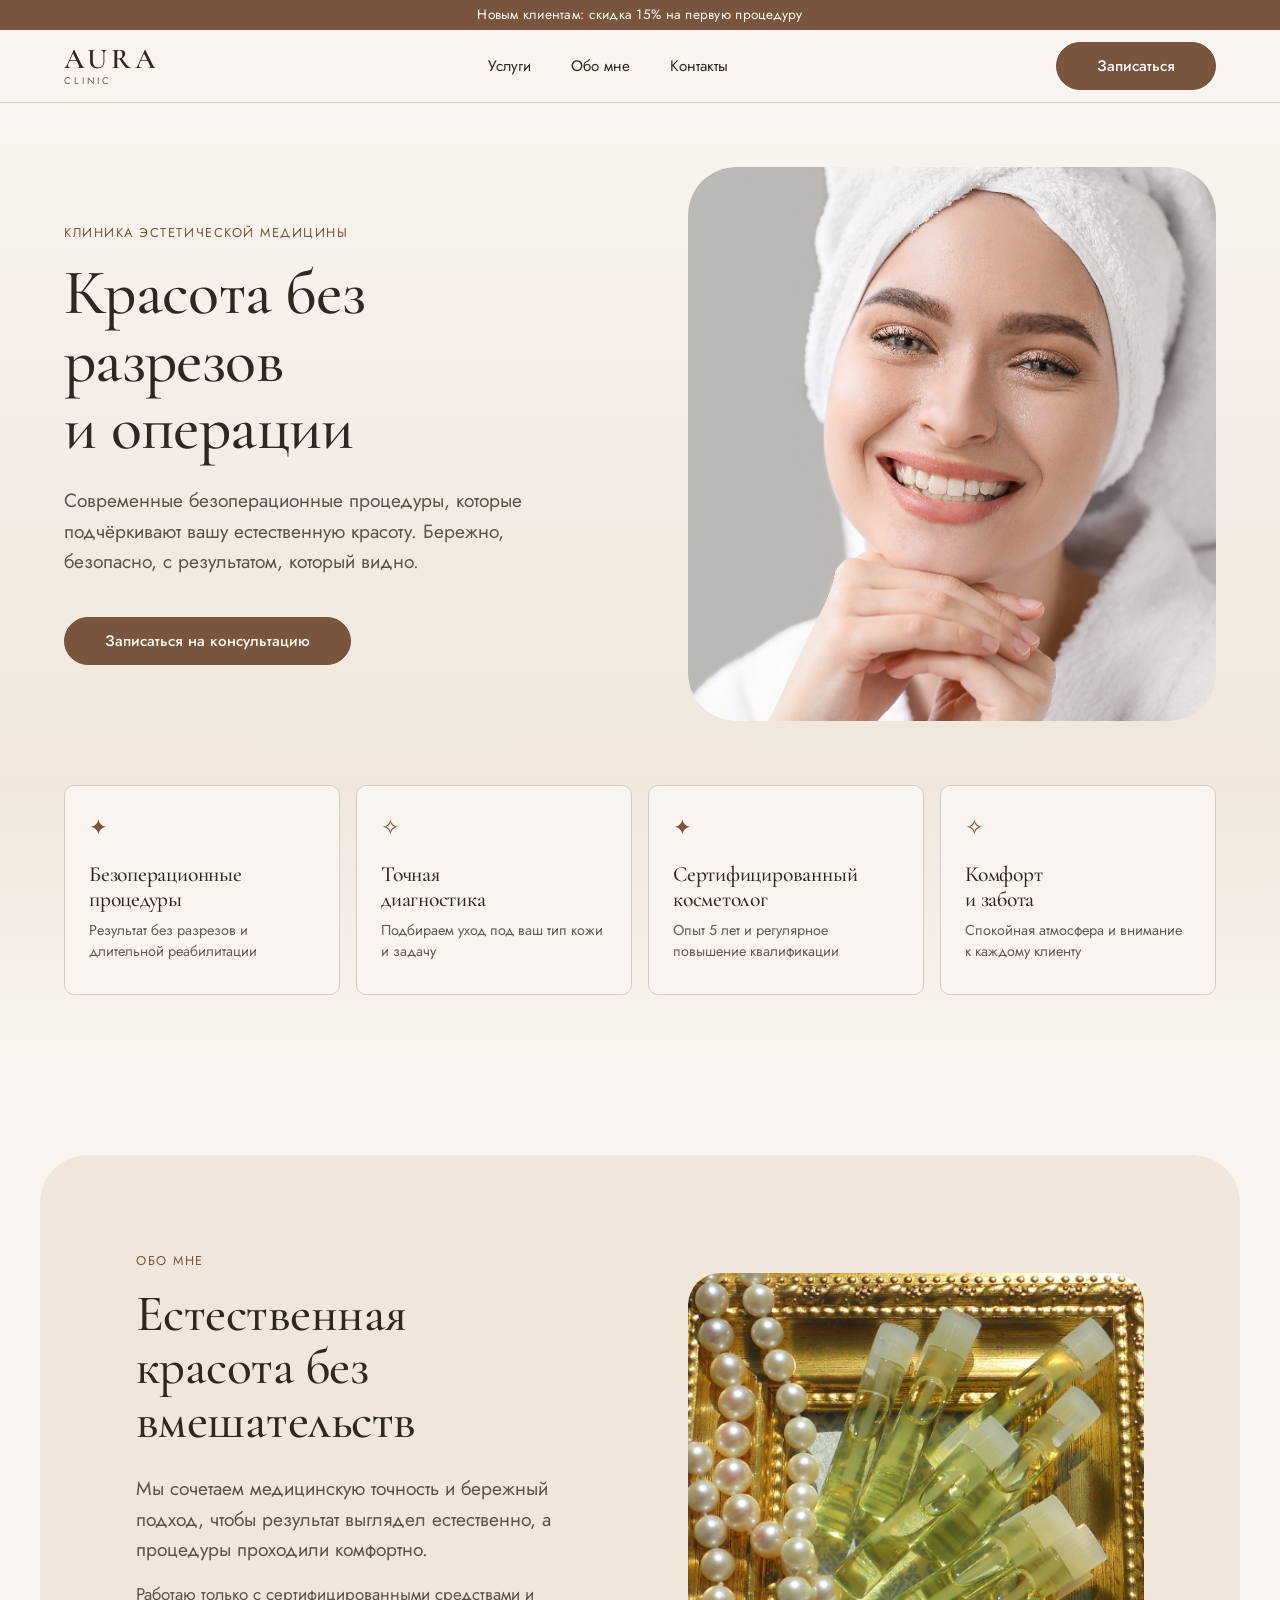
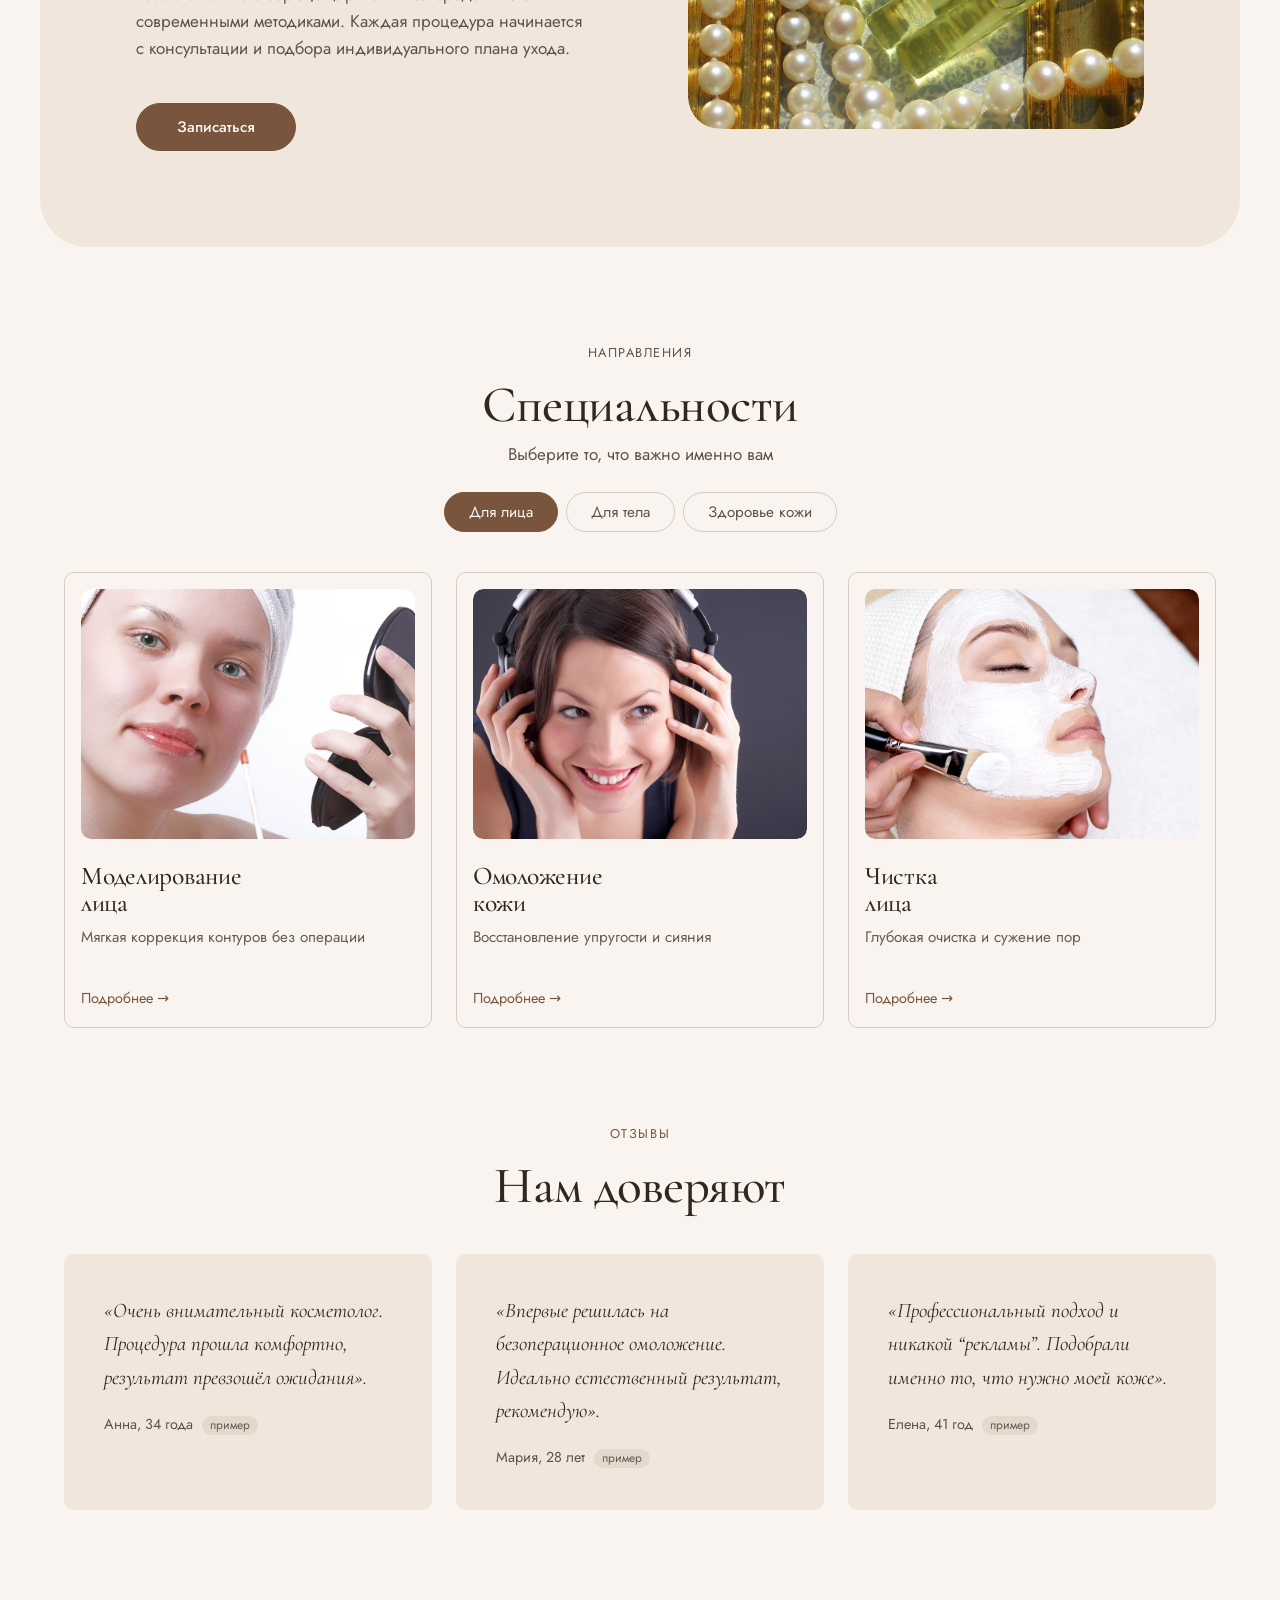
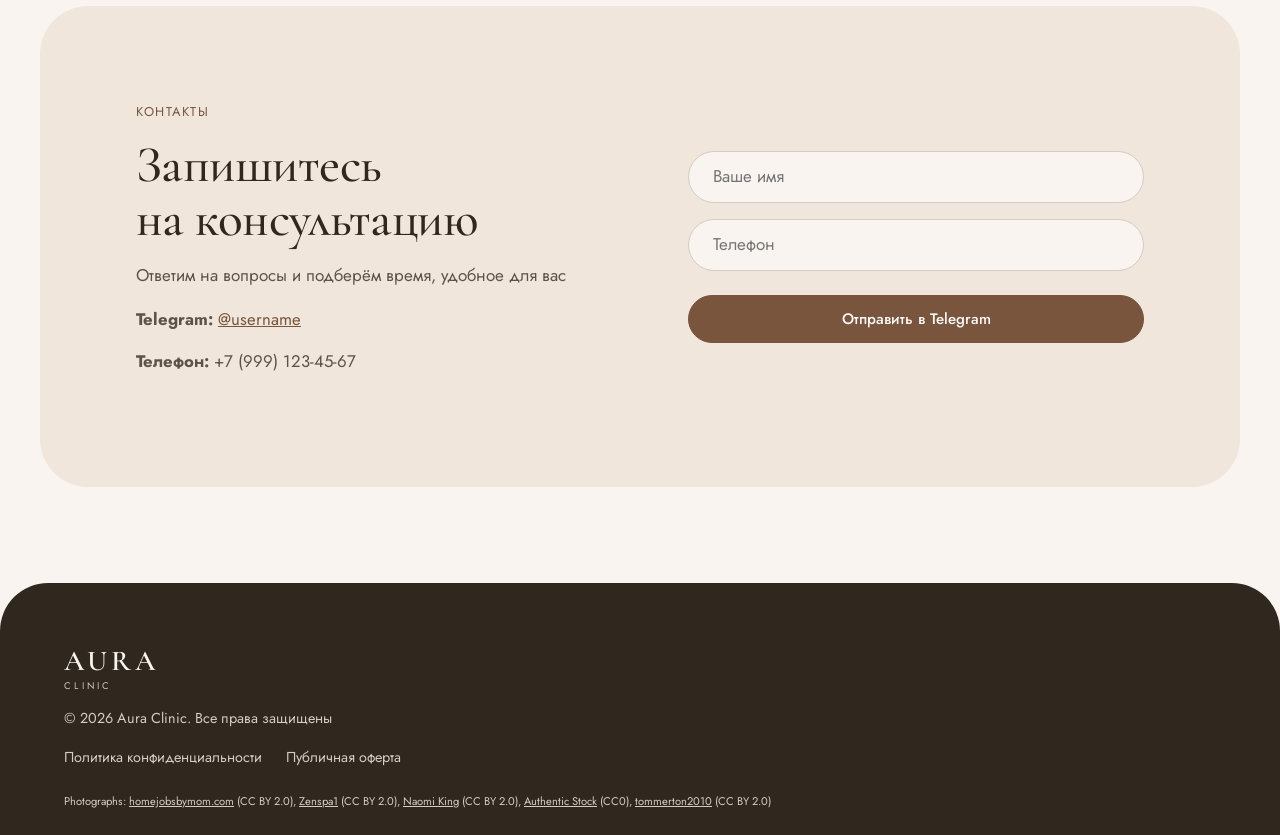
==== commit f23eef9e: "лендинг: исправление доступности, заголовков и README (пункты 7-14 аудита)" ====
--- a/index.html
+++ b/index.html
@@ -20,10 +20,10 @@
   <!-- Шапка -->
   <header class="nav">
     <div class="container">
-      <a href="#" class="logo" aria-label="Aura — на главную">AURA<span class="logo-sub">clinic</span></a>
+      <a href="#" class="logo">AURA<span class="logo-sub">clinic</span></a>
       <nav aria-label="Навигация">
         <ul class="nav-links">
-          <li><a href="#specialties">Услуги</a></li>
+          <li><a href="#services">Услуги</a></li>
           <li><a href="#about">Обо мне</a></li>
           <li><a href="#contacts">Контакты</a></li>
         </ul>
@@ -32,6 +32,7 @@
     </div>
   </header>
 
+  <main>
   <!-- Герой -->
   <section class="hero">
     <div class="container hero-inner">
@@ -52,22 +53,22 @@
     <div class="container strip-grid">
       <div class="strip-item">
         <span class="strip-icon">✦</span>
-        <h3>Безоперационные<br>процедуры</h3>
+        <h2>Безоперационные<br>процедуры</h2>
         <p>Результат без разрезов и длительной реабилитации</p>
       </div>
       <div class="strip-item">
         <span class="strip-icon">✧</span>
-        <h3>Точная<br>диагностика</h3>
+        <h2>Точная<br>диагностика</h2>
         <p>Подбираем уход под ваш тип кожи и задачу</p>
       </div>
       <div class="strip-item">
         <span class="strip-icon">✦</span>
-        <h3>Сертифицированный<br>косметолог</h3>
+        <h2>Сертифицированный<br>косметолог</h2>
         <p>Опыт 5 лет и регулярное повышение квалификации</p>
       </div>
       <div class="strip-item">
         <span class="strip-icon">✧</span>
-        <h3>Комфорт<br>и забота</h3>
+        <h2>Комфорт<br>и забота</h2>
         <p>Спокойная атмосфера и внимание к каждому клиенту</p>
       </div>
     </div>
@@ -77,7 +78,7 @@
   <section class="about" id="about">
     <div class="container about-inner">
       <div class="about-text">
-        <p class="eyebrow-note">Почему выбирают нас</p>
+        <p class="eyebrow-note">Обо мне</p>
         <h2>Естественная красота без вмешательств</h2>
         <p class="lead">Мы сочетаем медицинскую точность и бережный подход, чтобы результат выглядел естественно, а процедуры проходили комфортно.</p>
         <p>Работаю только с сертифицированными средствами и современными методиками. Каждая процедура начинается с консультации и подбора индивидуального плана ухода.</p>
@@ -97,10 +98,10 @@
         <h2>Специальности</h2>
         <p>Выберите то, что важно именно вам</p>
       </div>
-      <div class="tabs" role="tablist" aria-label="Специальности">
-        <button type="button" class="tab active" role="tab" aria-selected="true" data-tab="face">Для лица</button>
-        <button type="button" class="tab" role="tab" aria-selected="false" data-tab="body">Для тела</button>
-        <button type="button" class="tab" role="tab" aria-selected="false" data-tab="health">Здоровье кожи</button>
+      <div class="tabs" role="group" aria-label="Специальности">
+        <button type="button" class="tab active" aria-pressed="true" data-tab="face">Для лица</button>
+        <button type="button" class="tab" aria-pressed="false" data-tab="body">Для тела</button>
+        <button type="button" class="tab" aria-pressed="false" data-tab="health">Здоровье кожи</button>
       </div>
       <div class="services-grid" id="tab-face">
         <article class="service-card">
@@ -170,10 +171,12 @@
     </div>
   </section>
 
+  </main>
+
   <!-- Футер -->
   <footer>
     <div class="container">
-      <a href="#" class="logo" aria-label="Aura — на главную">AURA<span class="logo-sub">clinic</span></a>
+      <a href="#" class="logo">AURA<span class="logo-sub">clinic</span></a>
       <p>© 2026 Aura Clinic. Все права защищены</p>
       <div class="footer-links">
         <a href="#">Политика конфиденциальности</a>
--- a/styles.css
+++ b/styles.css
@@ -8,7 +8,7 @@
   --color-paper-3: oklch(89% 0.022 65);
   --color-ink: oklch(28% 0.02 60);
   --color-ink-2: oklch(45% 0.02 60);
-  --color-muted: oklch(55% 0.02 60);
+  --color-muted: oklch(48% 0.02 60);
   --color-rule: oklch(85% 0.015 65);
   --color-accent: oklch(48% 0.06 55);
   --color-accent-ink: oklch(98% 0.005 70);
@@ -74,7 +74,7 @@
 .strip-grid { display: grid; grid-template-columns: repeat(4, 1fr); gap: var(--space-md); }
 .strip-item { background: var(--color-paper); border: 1px solid var(--color-rule); border-radius: var(--radius-card); padding: var(--space-lg); min-height: 210px; }
 .strip-icon { font-size: 1.4rem; color: var(--color-accent); }
-.strip-item h3 { font-size: 1.35rem; margin: var(--space-md) 0 var(--space-sm); line-height: 1.15; }
+.strip-item h2 { font-size: 1.35rem; margin: var(--space-md) 0 var(--space-sm); line-height: 1.15; }
 .strip-item p { font-size: 0.9rem; color: var(--color-muted); line-height: 1.5; }
 
 /* About — rounded section */
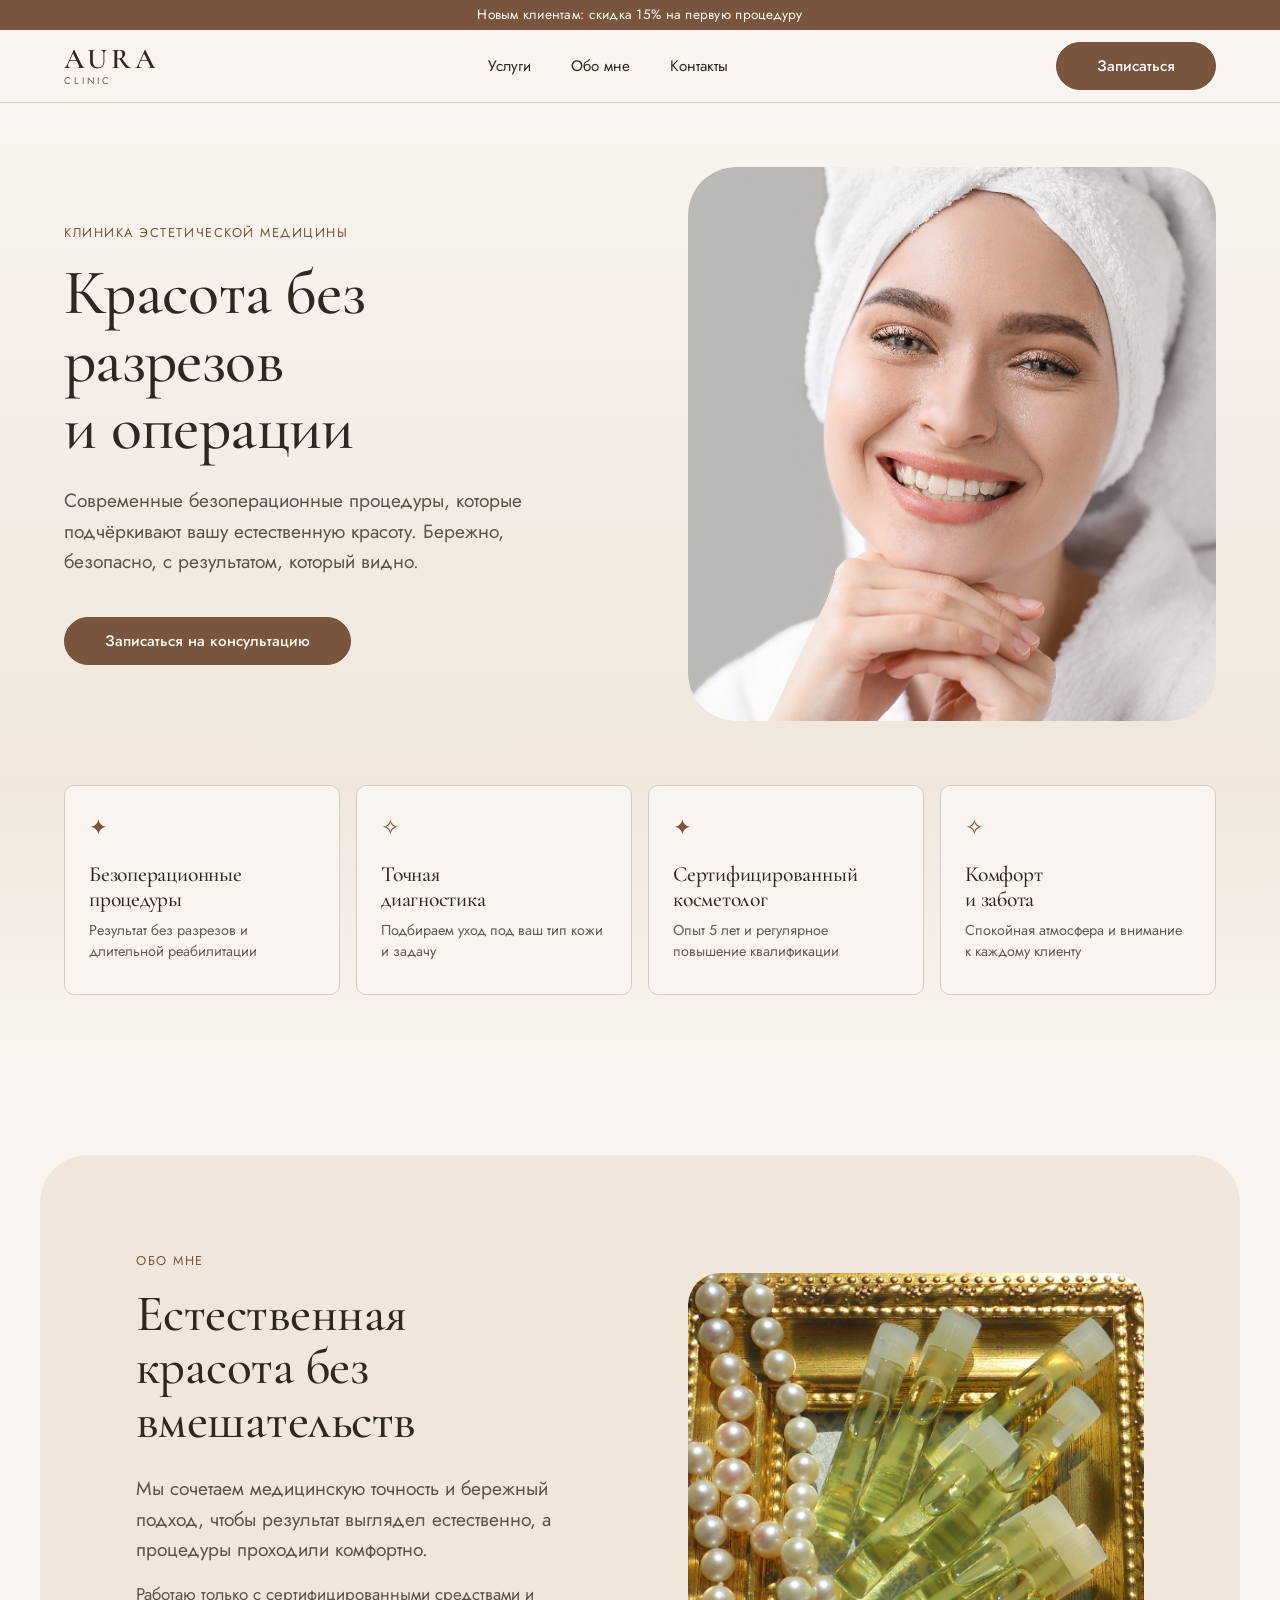
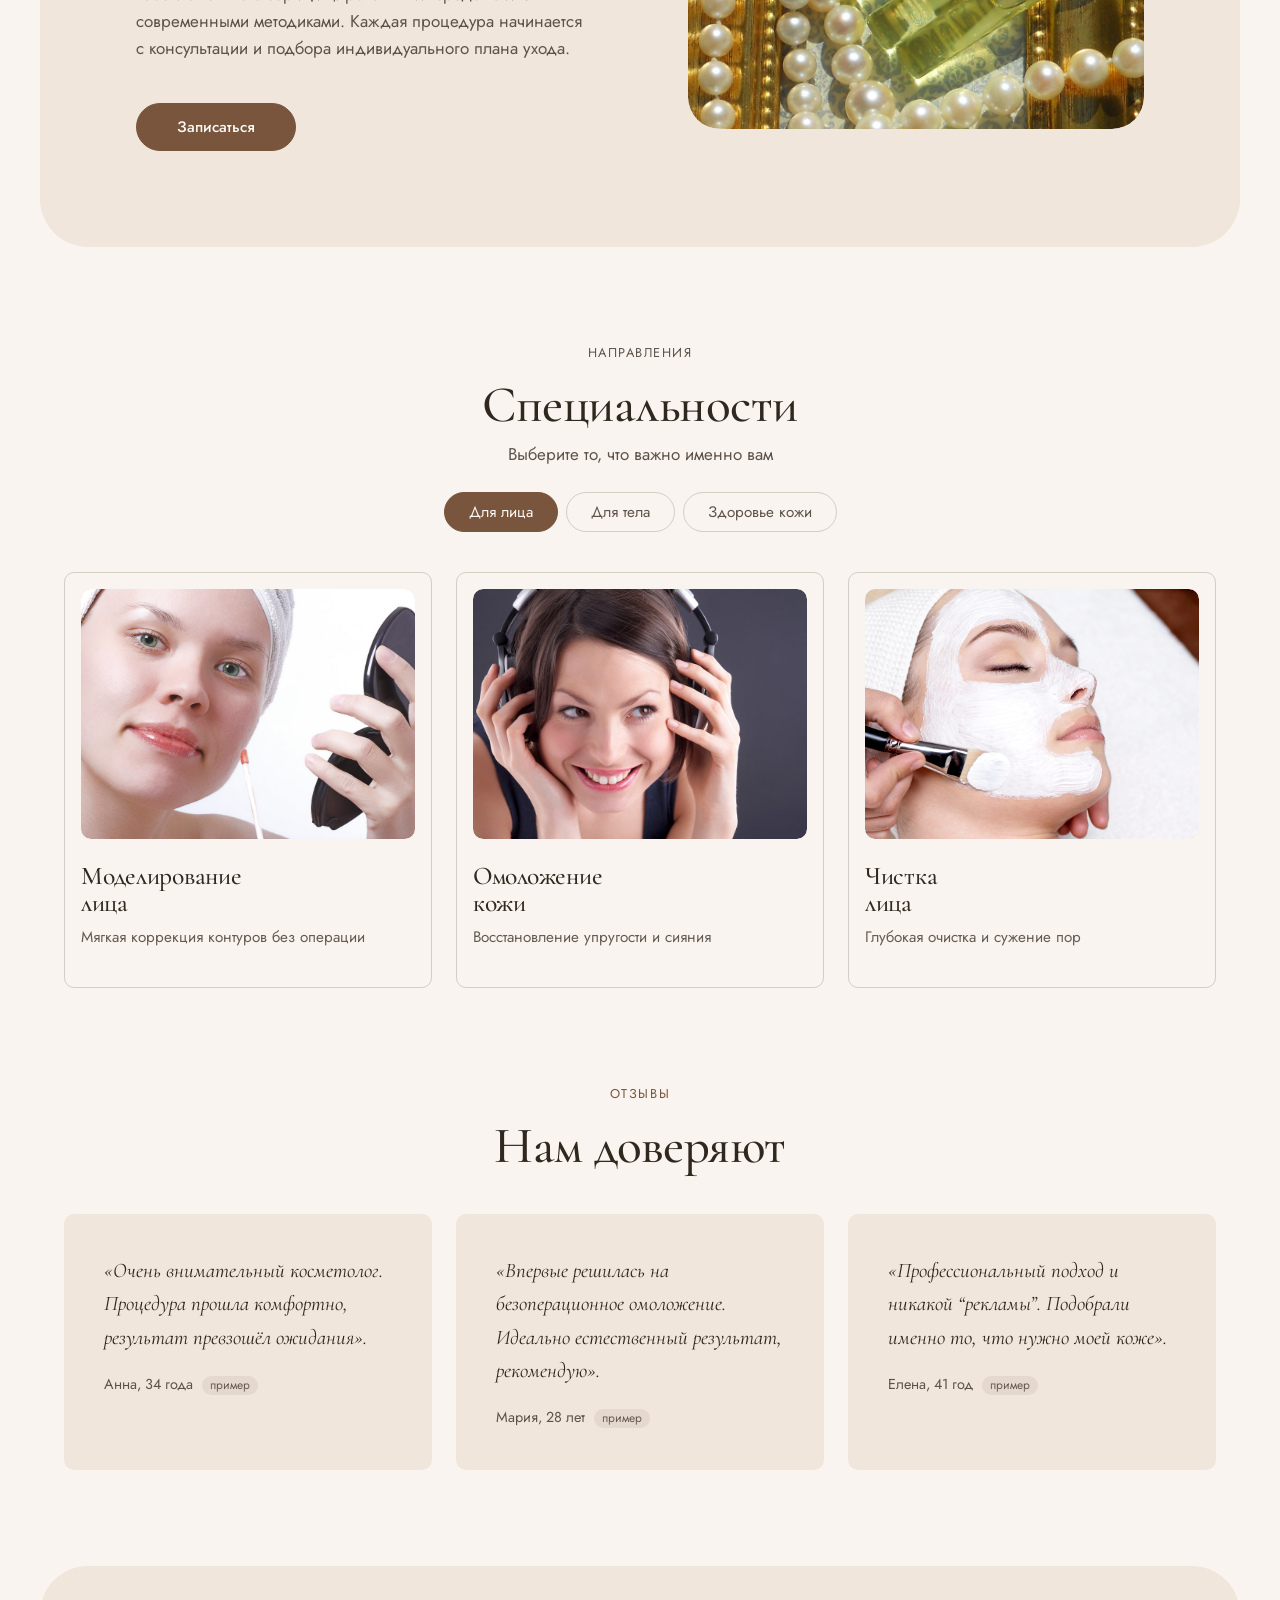
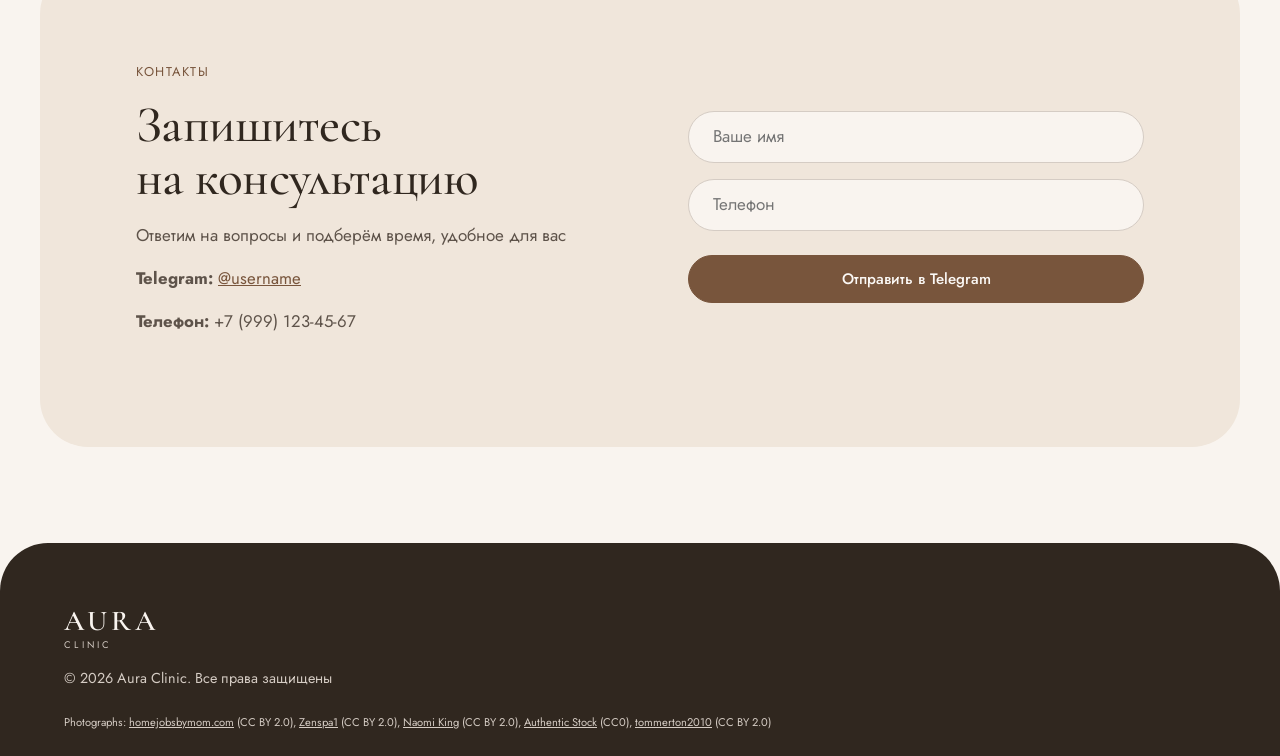
==== commit 4b4004ad: "лендинг: настоящие табы с карточками и фото, чистка мёртвого кода" ====
--- a/index.html
+++ b/index.html
@@ -98,29 +98,60 @@
         <h2>Специальности</h2>
         <p>Выберите то, что важно именно вам</p>
       </div>
-      <div class="tabs" role="group" aria-label="Специальности">
-        <button type="button" class="tab active" aria-pressed="true" data-tab="face">Для лица</button>
-        <button type="button" class="tab" aria-pressed="false" data-tab="body">Для тела</button>
-        <button type="button" class="tab" aria-pressed="false" data-tab="health">Здоровье кожи</button>
-      </div>
-      <div class="services-grid" id="tab-face">
+      <div class="tabs" role="tablist" aria-label="Специальности">
+        <button type="button" class="tab active" role="tab" id="tab-face" aria-controls="panel-face" aria-selected="true">Для лица</button>
+        <button type="button" class="tab" role="tab" id="tab-body" aria-controls="panel-body" aria-selected="false" tabindex="-1">Для тела</button>
+        <button type="button" class="tab" role="tab" id="tab-health" aria-controls="panel-health" aria-selected="false" tabindex="-1">Здоровье кожи</button>
+      </div>
+      <div class="services-grid" role="tabpanel" id="panel-face" aria-labelledby="tab-face" tabindex="0">
         <article class="service-card">
           <div class="card-img"><div class="placeholder" data-slot="process-3" data-alt="Девушка оценивает кожу лица в зеркале"></div></div>
           <h3>Моделирование<br>лица</h3>
           <p>Мягкая коррекция контуров без операции</p>
-          <span class="card-more">Подробнее →</span>
         </article>
         <article class="service-card">
           <div class="card-img"><div class="placeholder" data-slot="process-4" data-alt="Крупный план ухоженной кожи лица"></div></div>
           <h3>Омоложение<br>кожи</h3>
           <p>Восстановление упругости и сияния</p>
-          <span class="card-more">Подробнее →</span>
         </article>
         <article class="service-card">
           <div class="card-img"><div class="placeholder" data-slot="process-1" data-alt="Нанесение очищающей маски на лицо"></div></div>
           <h3>Чистка<br>лица</h3>
           <p>Глубокая очистка и сужение пор</p>
-          <span class="card-more">Подробнее →</span>
+        </article>
+      </div>
+      <div class="services-grid" role="tabpanel" id="panel-body" aria-labelledby="tab-body" tabindex="0" hidden>
+        <article class="service-card">
+          <div class="card-img"><div class="placeholder" data-slot="body-1" data-alt="Массаж плеча и спины на белом полотенце"></div></div>
+          <h3>Массаж<br>тела</h3>
+          <p>Лимфодренаж и снятие напряжения</p>
+        </article>
+        <article class="service-card">
+          <div class="card-img"><div class="placeholder" data-slot="body-2" data-alt="Массаж спины при тёплом свете"></div></div>
+          <h3>Уход<br>за телом</h3>
+          <p>Питание и увлажнение кожи</p>
+        </article>
+        <article class="service-card">
+          <div class="card-img"><div class="placeholder" data-slot="body-3" data-alt="Женщина отдыхает на массажном столе"></div></div>
+          <h3>Релакс-<br>ритуалы</h3>
+          <p>Отдых и восстановление после процедур</p>
+        </article>
+      </div>
+      <div class="services-grid" role="tabpanel" id="panel-health" aria-labelledby="tab-health" tabindex="0" hidden>
+        <article class="service-card">
+          <div class="card-img"><div class="placeholder" data-slot="health-1" data-alt="Крупный план: пипетка с сывороткой у глаза"></div></div>
+          <h3>Сыворотки<br>и активы</h3>
+          <p>Точечное питание под задачу кожи</p>
+        </article>
+        <article class="service-card">
+          <div class="card-img"><div class="placeholder" data-slot="health-2" data-alt="Девушка наносит крем на щёку"></div></div>
+          <h3>Домашний<br>уход</h3>
+          <p>Подбор кремов после процедуры</p>
+        </article>
+        <article class="service-card">
+          <div class="card-img"><div class="placeholder" data-slot="health-3" data-alt="Улыбающееся лицо с кремом на щеке, полотенце на голове"></div></div>
+          <h3>Сияние<br>и тонус</h3>
+          <p>Ровный тон и свежесть кожи</p>
         </article>
       </div>
     </div>
@@ -178,10 +209,6 @@
     <div class="container">
       <a href="#" class="logo">AURA<span class="logo-sub">clinic</span></a>
       <p>© 2026 Aura Clinic. Все права защищены</p>
-      <div class="footer-links">
-        <a href="#">Политика конфиденциальности</a>
-        <a href="#">Публичная оферта</a>
-      </div>
       <div class="footer-photo-credits" data-credits>Photographs: загрузка…</div>
     </div>
   </footer>
--- a/styles.css
+++ b/styles.css
@@ -1,7 +1,3 @@
-/* Hallmark · v2.0.0 · theme: custom Montclair-inspired · genre: editorial · job: book */
-
-/* Hallmark · answered F18 · hallmarkSlots in external script.js fills every data-slot on DOMContentLoaded */
-
 :root {
   --color-paper: oklch(97% 0.008 70);
   --color-paper-2: oklch(93% 0.018 70);
@@ -94,11 +90,11 @@
 .tab { padding: var(--space-sm) var(--space-lg); border: 1px solid var(--color-rule); border-radius: 999px; background: transparent; font: 400 0.95rem var(--font-body); color: var(--color-ink-2); cursor: pointer; }
 .tab.active { background: var(--color-accent); color: var(--color-accent-ink); border-color: var(--color-accent); }
 .services-grid { display: grid; grid-template-columns: repeat(3, 1fr); gap: var(--space-lg); }
+.services-grid[hidden] { display: none; }
 .service-card { background: var(--color-paper); border: 1px solid var(--color-rule); border-radius: var(--radius-card); padding: var(--space-md); }
 .card-img .placeholder { aspect-ratio: 4/3; border-radius: var(--radius-card); margin-bottom: var(--space-lg); }
 .service-card h3 { font-size: 1.6rem; margin-bottom: var(--space-sm); }
 .service-card p { color: var(--color-muted); font-size: 0.95rem; min-height: 3em; }
-.card-more { display: inline-block; margin-top: var(--space-md); color: var(--color-accent); font-size: 0.9rem; }
 
 /* Reviews */
 .reviews { padding: 0 0 var(--space-3xl); }
@@ -129,7 +125,6 @@
 footer .logo { color: var(--color-paper); }
 footer .logo-sub { color: var(--color-rule); }
 footer p { margin: var(--space-md) 0; font-size: 0.9rem; color: var(--color-rule); }
-.footer-links { display: flex; gap: var(--space-lg); flex-wrap: wrap; }
 footer a { color: var(--color-rule); font-size: 0.9rem; text-decoration: none; }
 .footer-photo-credits { margin-top: var(--space-lg); font-size: 0.7rem; color: var(--color-rule); line-height: 1.6; }
 .footer-photo-credits a { color: var(--color-rule); font-size: inherit; text-decoration: underline; }
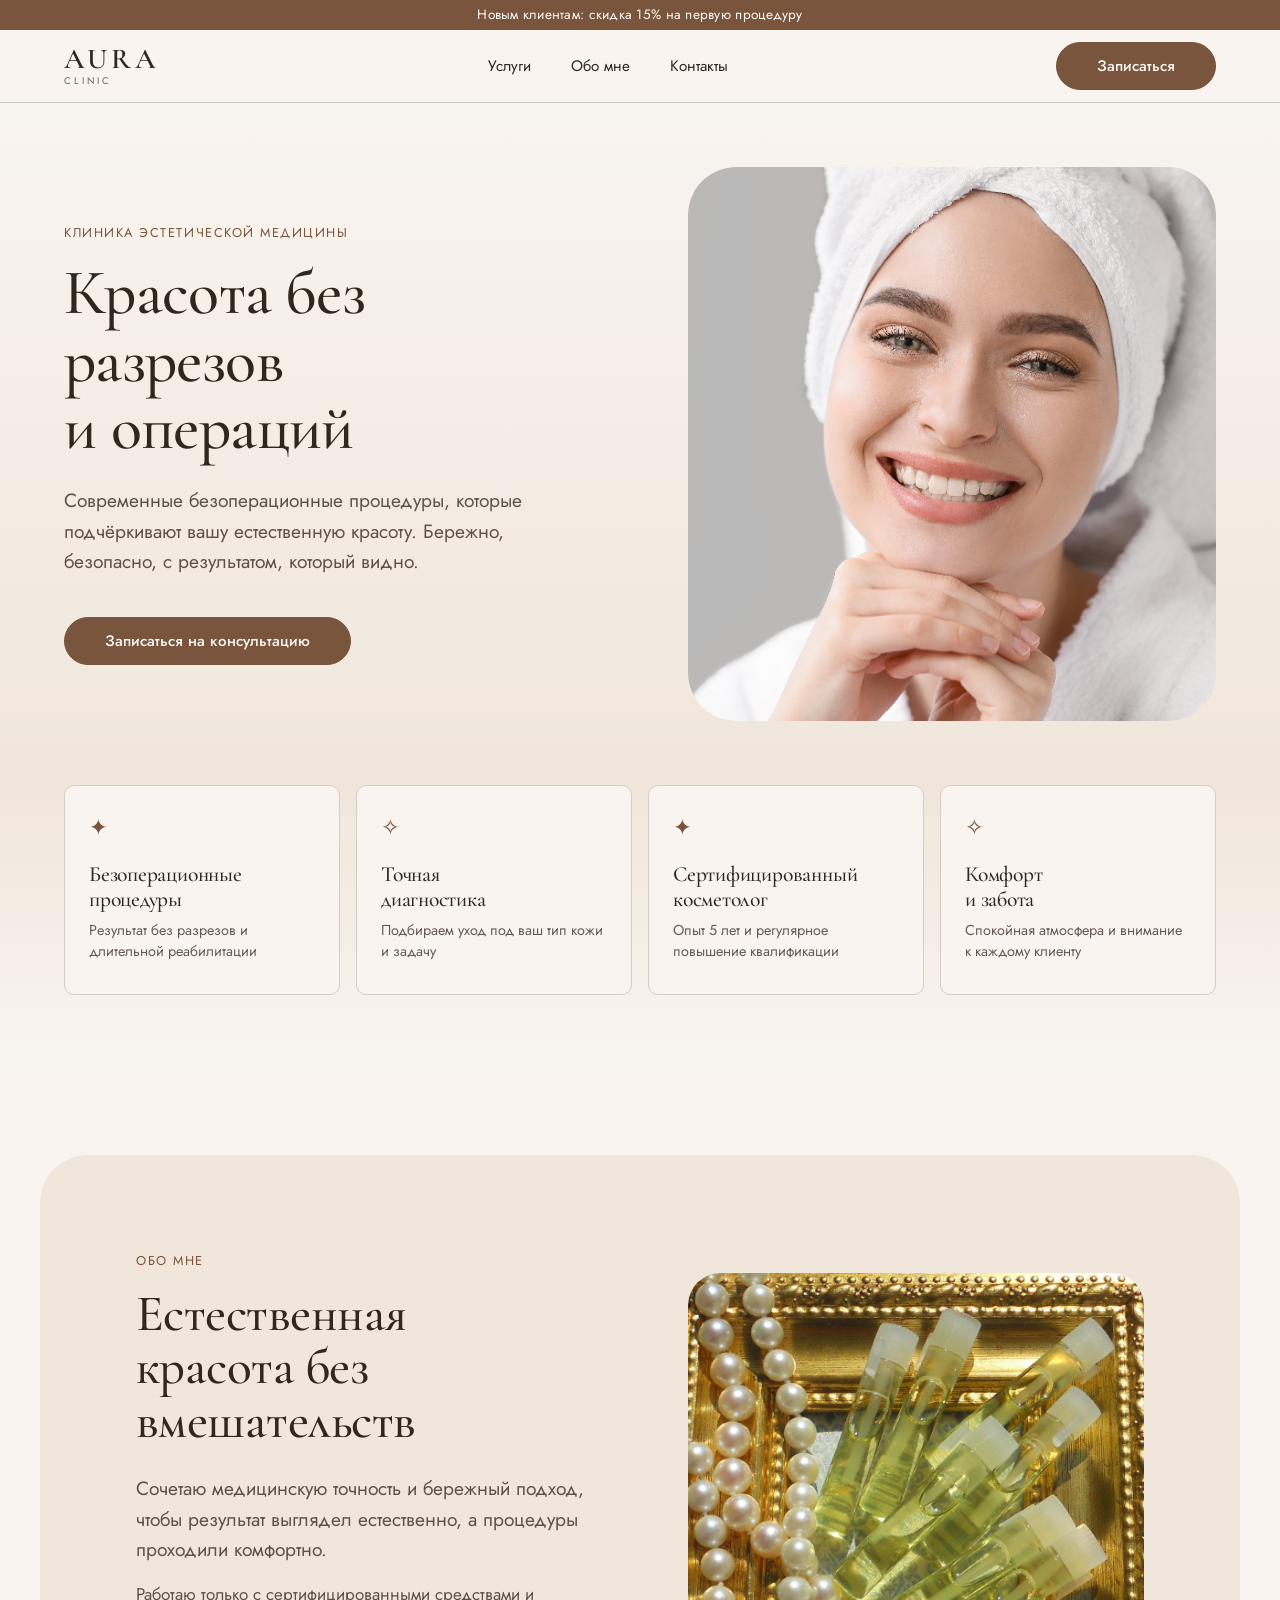
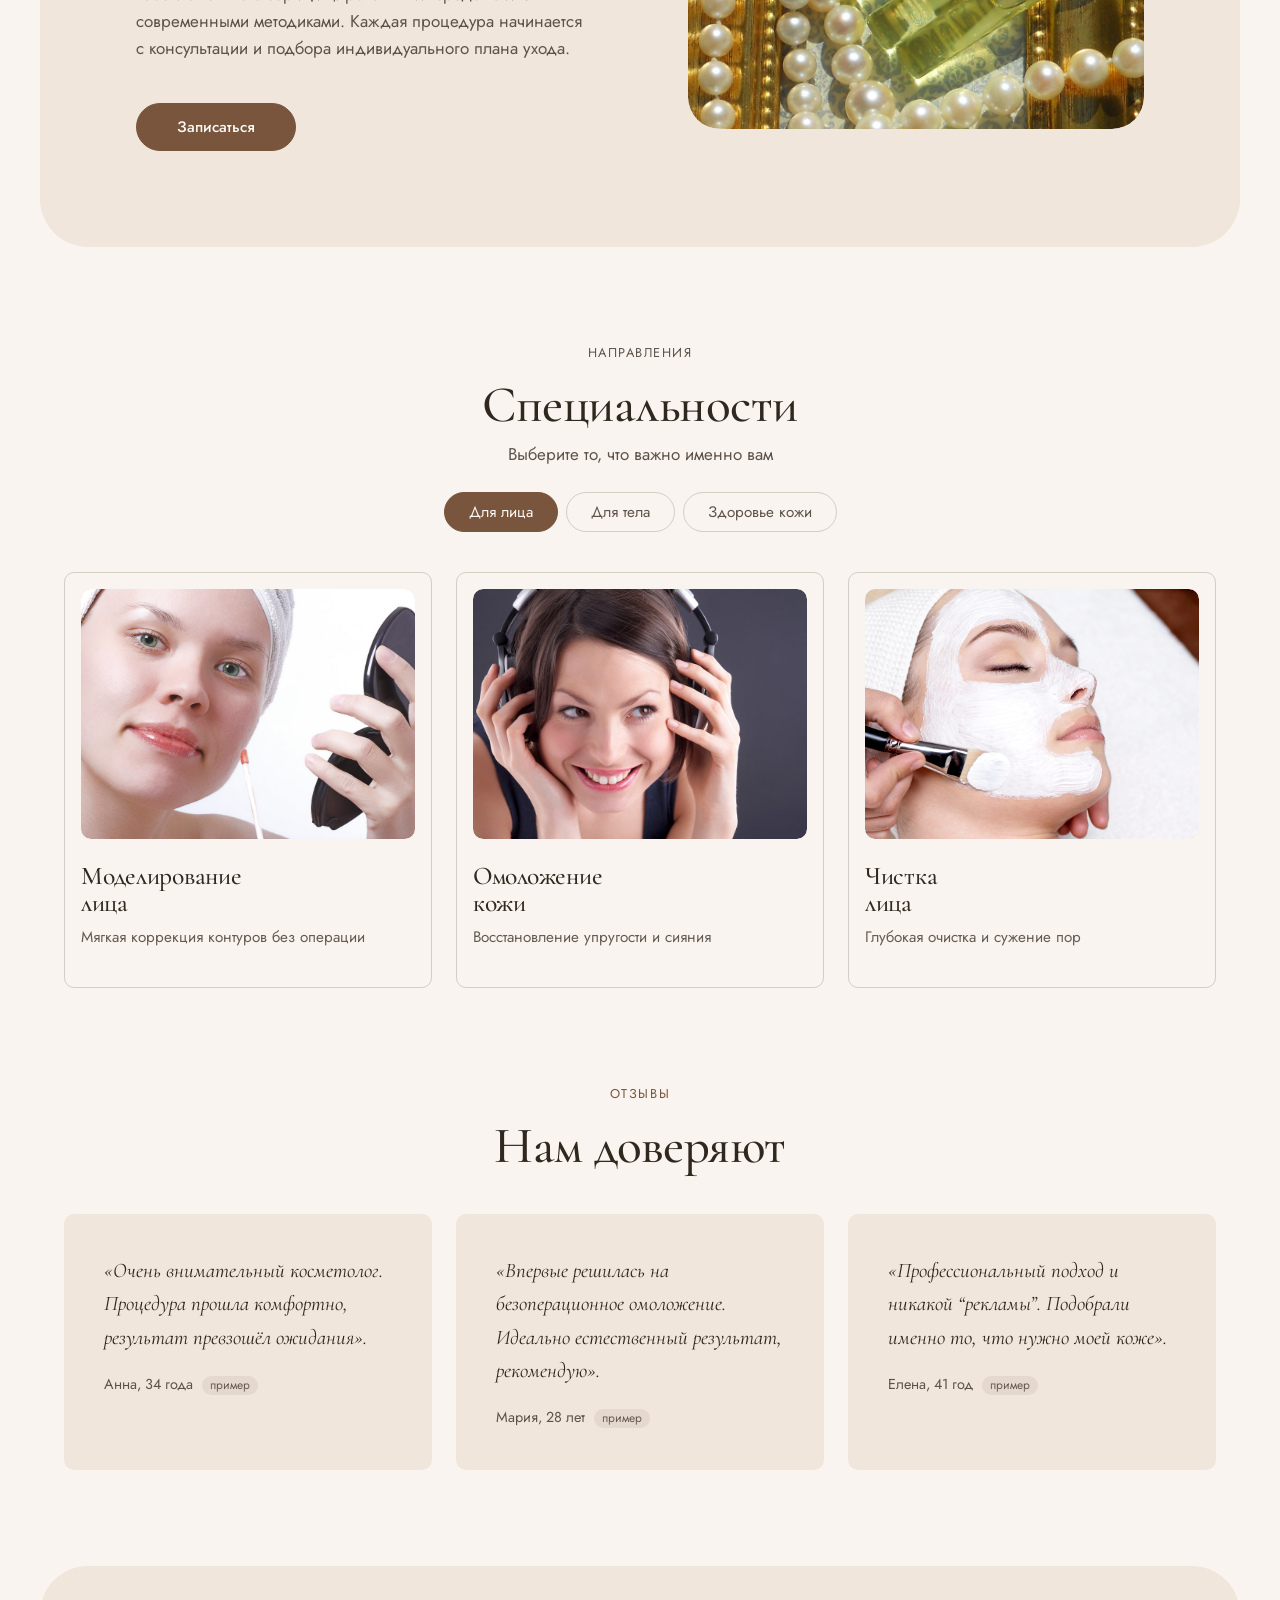
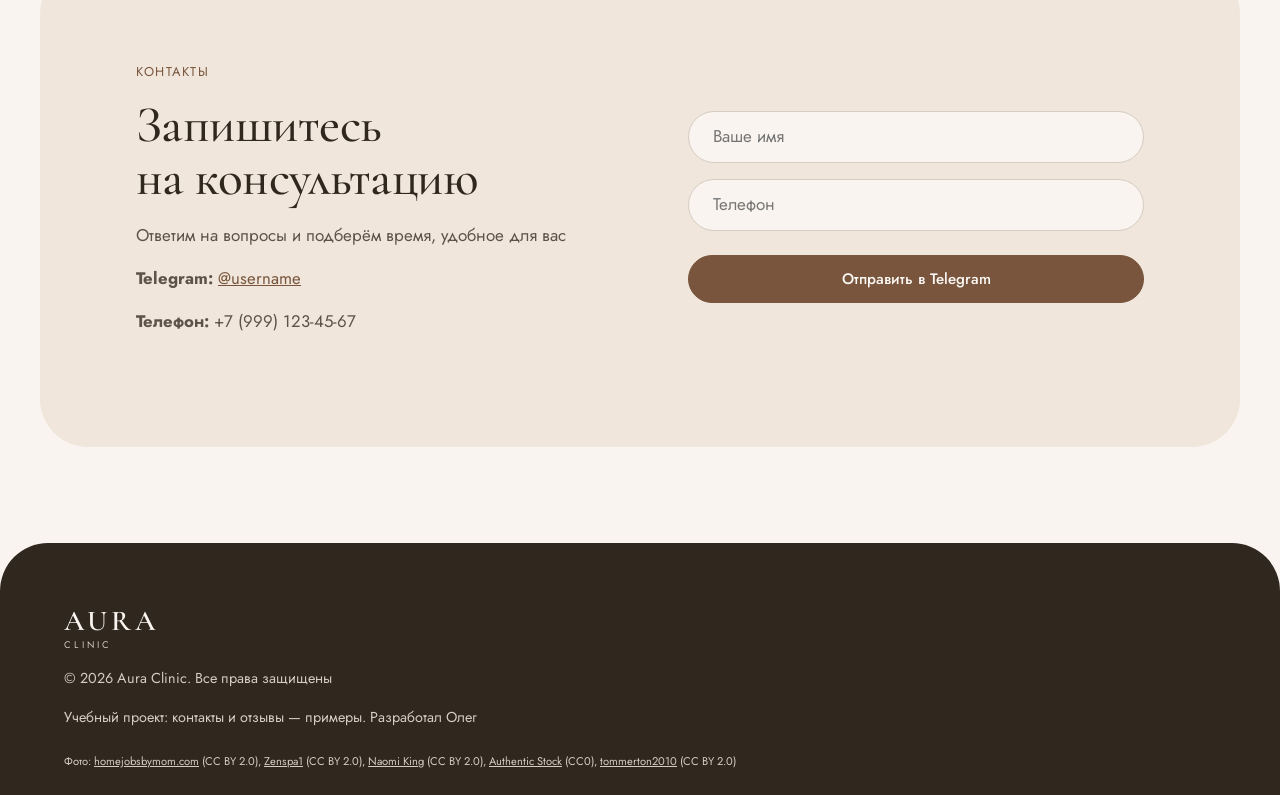
==== commit a684c5fe: "лендинг: запасной вариант копирования заявки, пометка демо и автора, правки текстов" ====
--- a/index.html
+++ b/index.html
@@ -38,7 +38,7 @@
     <div class="container hero-inner">
       <div class="hero-content">
         <p class="eyebrow-note">Клиника эстетической медицины</p>
-        <h1>Красота без разрезов и операции</h1>
+        <h1>Красота без разрезов и операций</h1>
         <p class="lead">Современные безоперационные процедуры, которые подчёркивают вашу естественную красоту. Бережно, безопасно, с результатом, который видно.</p>
         <a href="https://t.me/username" class="btn btn--primary" target="_blank" rel="noopener">Записаться на консультацию</a>
       </div>
@@ -80,7 +80,7 @@
       <div class="about-text">
         <p class="eyebrow-note">Обо мне</p>
         <h2>Естественная красота без вмешательств</h2>
-        <p class="lead">Мы сочетаем медицинскую точность и бережный подход, чтобы результат выглядел естественно, а процедуры проходили комфортно.</p>
+        <p class="lead">Сочетаю медицинскую точность и бережный подход, чтобы результат выглядел естественно, а процедуры проходили комфортно.</p>
         <p>Работаю только с сертифицированными средствами и современными методиками. Каждая процедура начинается с консультации и подбора индивидуального плана ухода.</p>
         <a href="https://t.me/username" class="btn btn--primary" target="_blank" rel="noopener">Записаться</a>
       </div>
@@ -122,17 +122,17 @@
       </div>
       <div class="services-grid" role="tabpanel" id="panel-body" aria-labelledby="tab-body" tabindex="0" hidden>
         <article class="service-card">
-          <div class="card-img"><div class="placeholder" data-slot="body-1" data-alt="Массаж плеча и спины на белом полотенце"></div></div>
+          <div class="card-img"><div class="placeholder" data-slot="body-1" data-alt="Горячий камень на спине во время массажа"></div></div>
           <h3>Массаж<br>тела</h3>
           <p>Лимфодренаж и снятие напряжения</p>
         </article>
         <article class="service-card">
-          <div class="card-img"><div class="placeholder" data-slot="body-2" data-alt="Массаж спины при тёплом свете"></div></div>
+          <div class="card-img"><div class="placeholder" data-slot="body-2" data-alt="Свёрнутое полотенце и бутылочки с маслом для ухода за телом"></div></div>
           <h3>Уход<br>за телом</h3>
           <p>Питание и увлажнение кожи</p>
         </article>
         <article class="service-card">
-          <div class="card-img"><div class="placeholder" data-slot="body-3" data-alt="Женщина отдыхает на массажном столе"></div></div>
+          <div class="card-img"><div class="placeholder" data-slot="body-3" data-alt="Орхидеи и камни для спа-ритуала"></div></div>
           <h3>Релакс-<br>ритуалы</h3>
           <p>Отдых и восстановление после процедур</p>
         </article>
@@ -209,7 +209,8 @@
     <div class="container">
       <a href="#" class="logo">AURA<span class="logo-sub">clinic</span></a>
       <p>© 2026 Aura Clinic. Все права защищены</p>
-      <div class="footer-photo-credits" data-credits>Photographs: загрузка…</div>
+      <p>Учебный проект: контакты и отзывы — примеры. Разработал Олег</p>
+      <div class="footer-photo-credits" data-credits>Фото: загрузка…</div>
     </div>
   </footer>
 
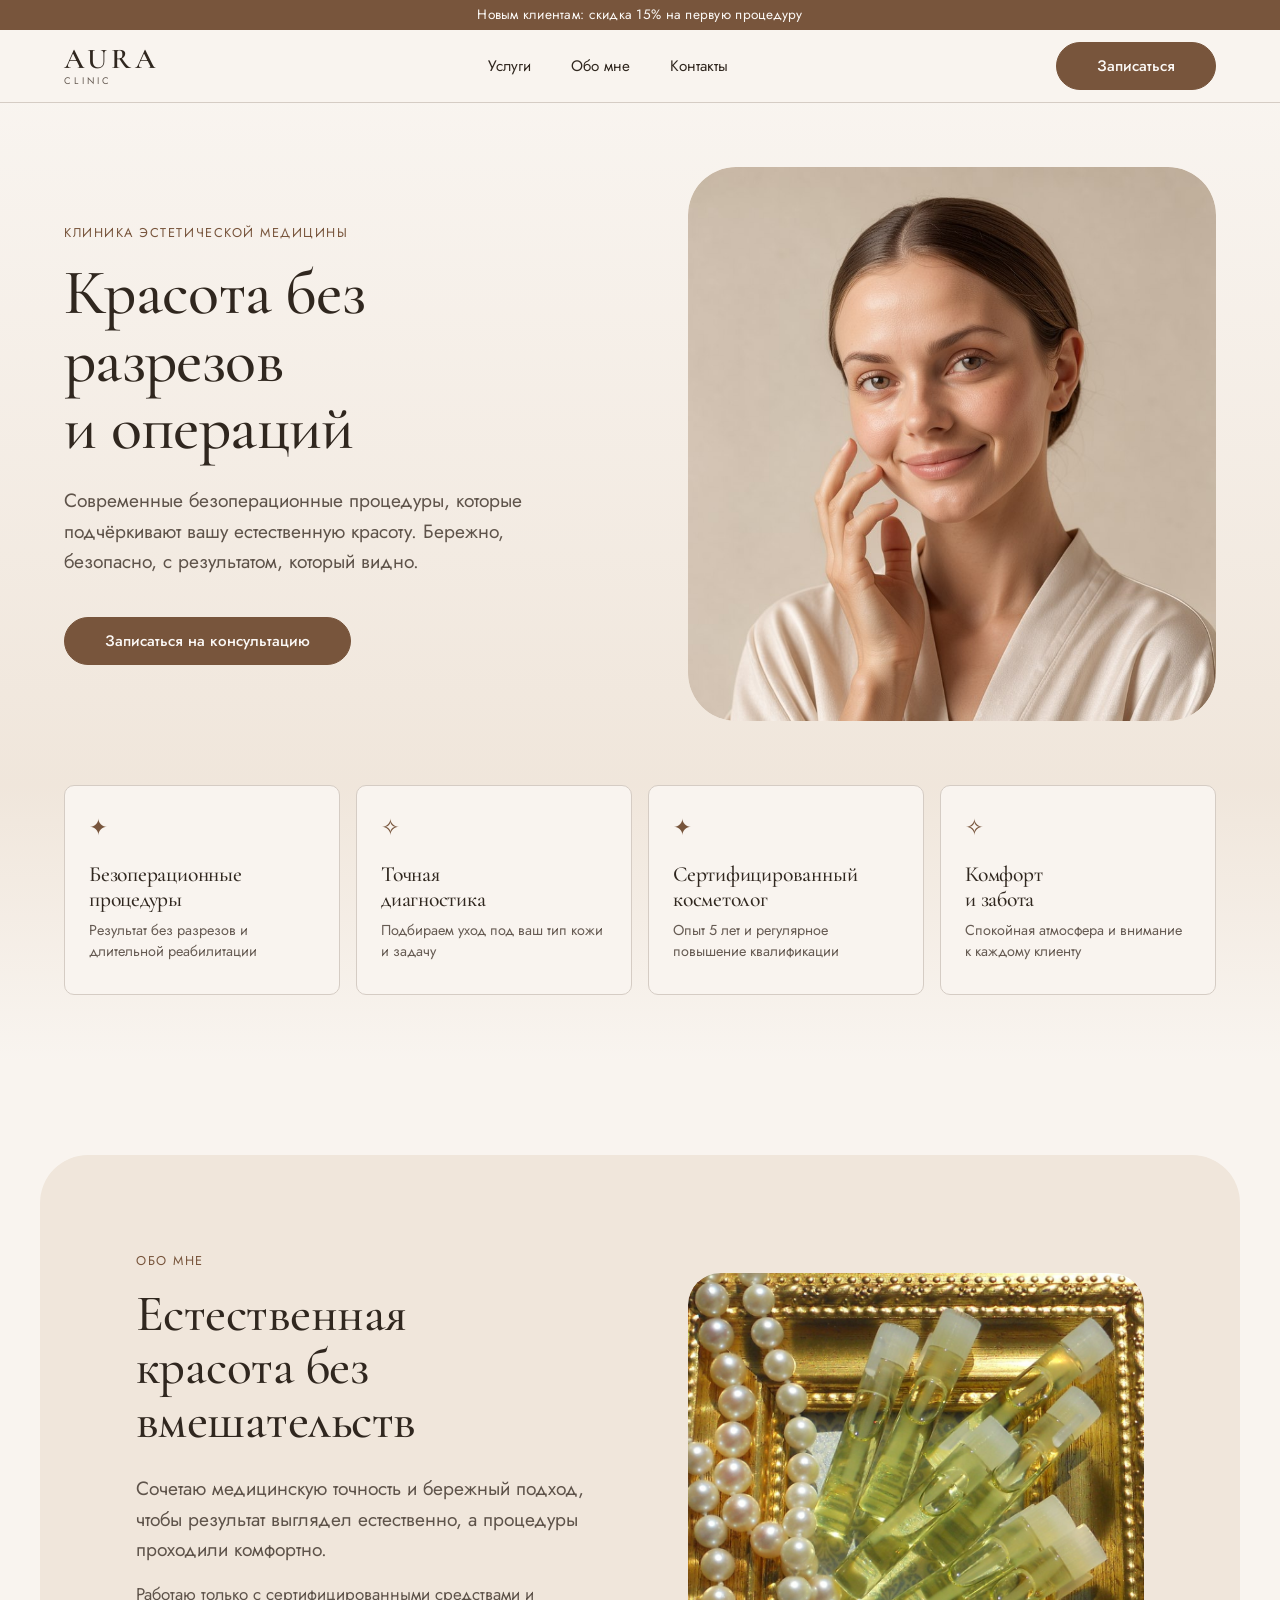
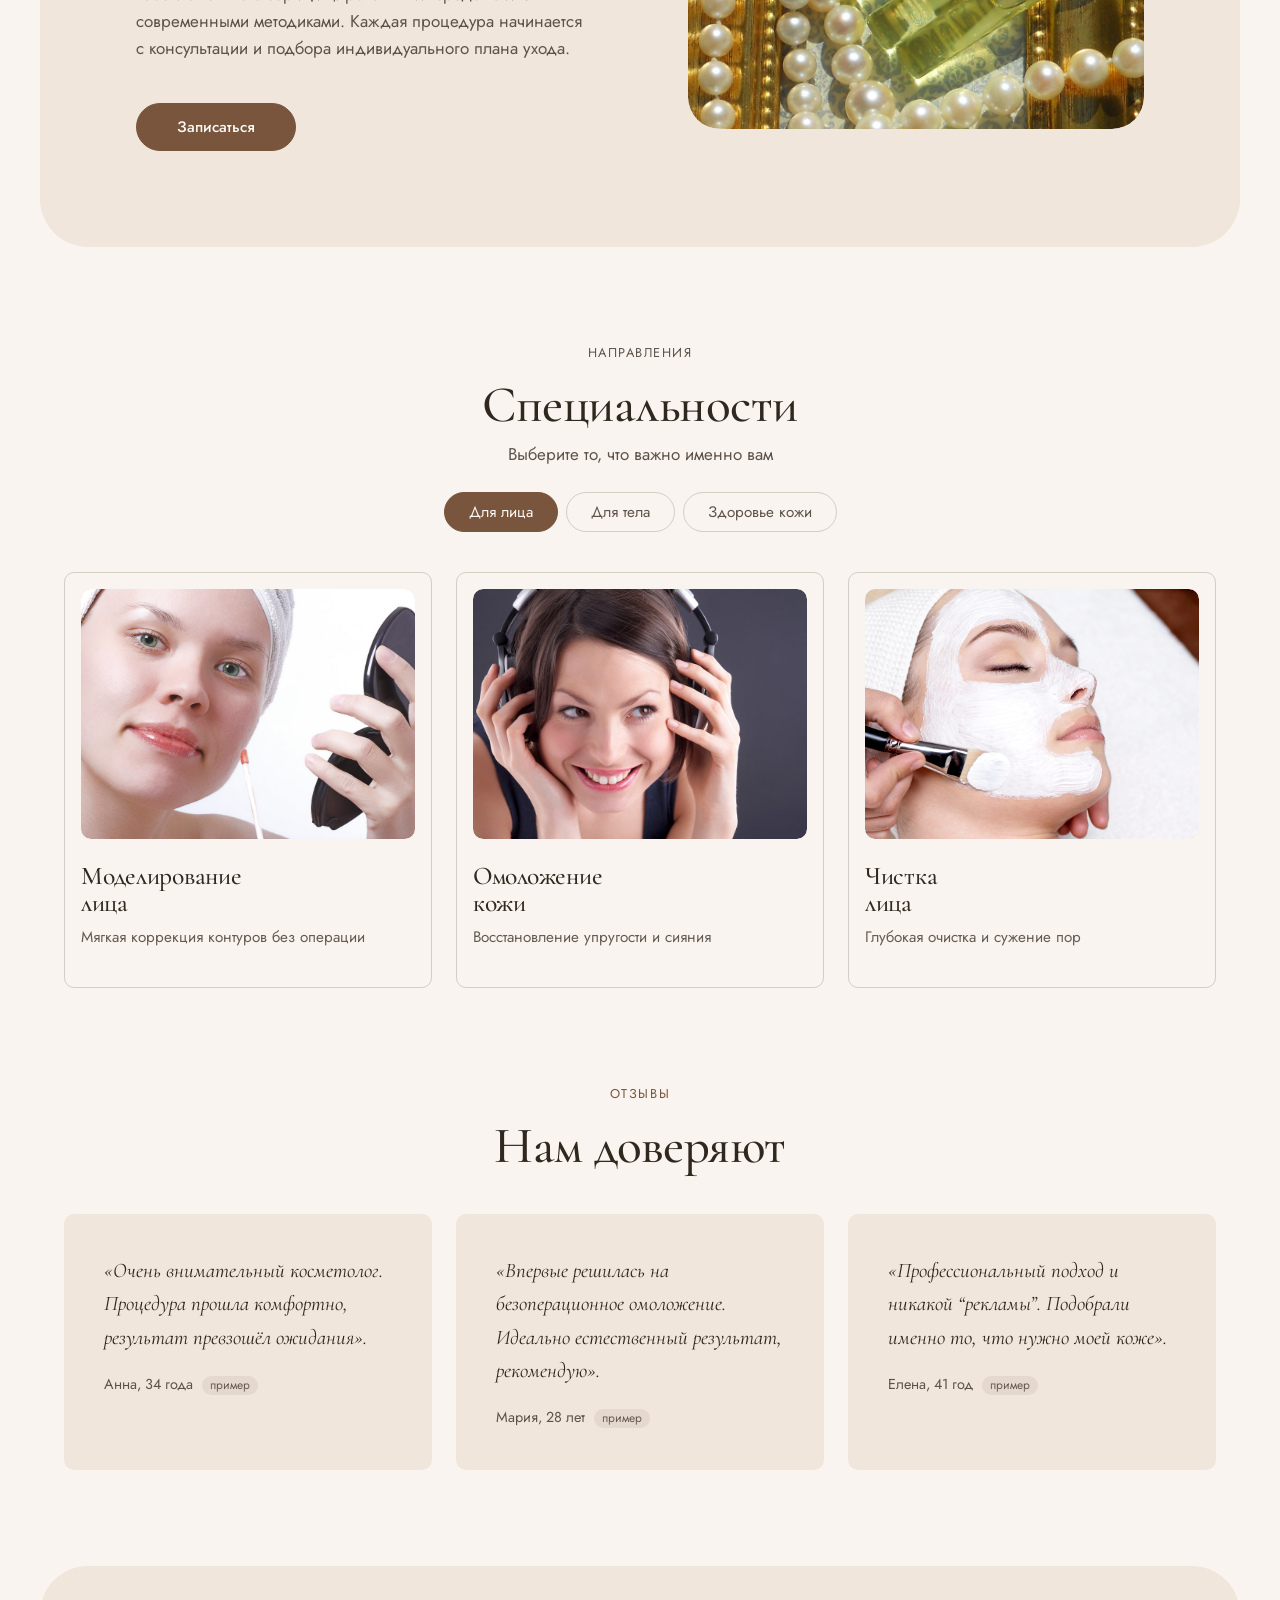
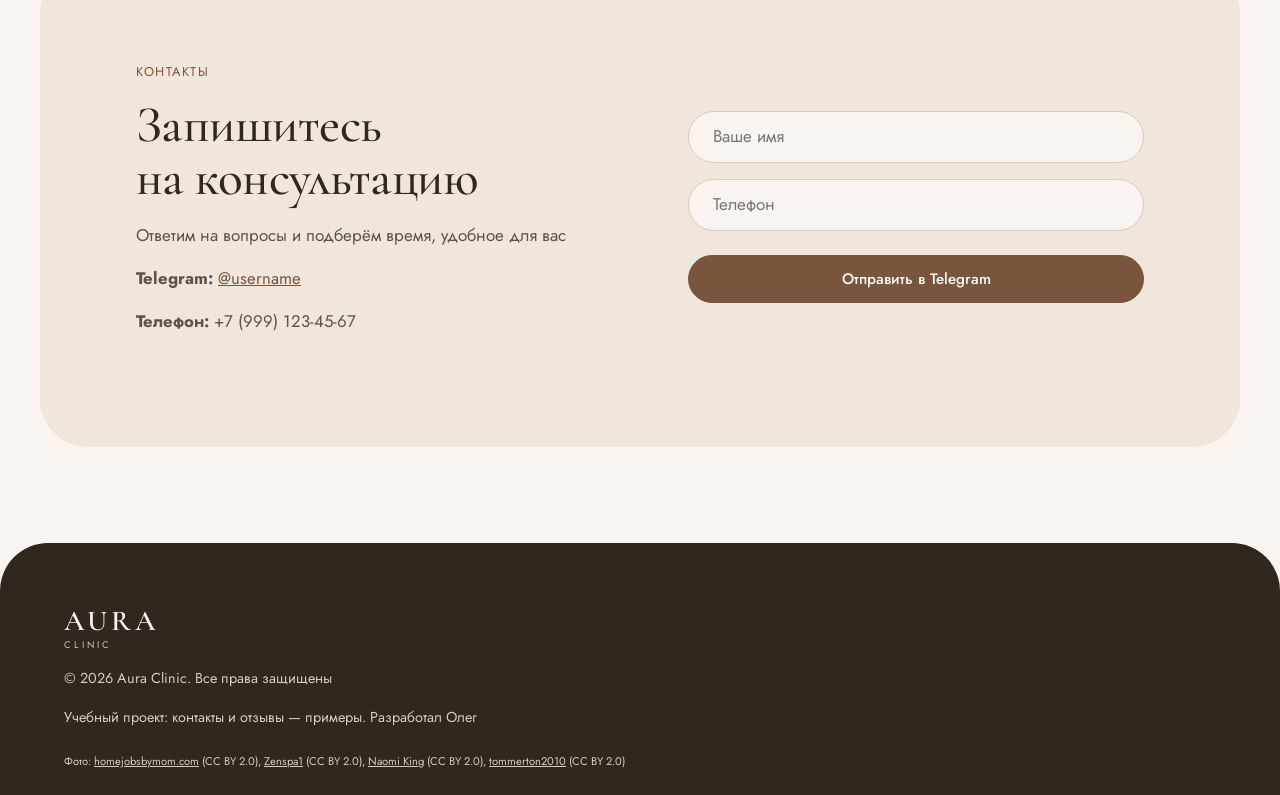
==== commit 8184eee9: "лендинг: сгенерированный герой, обновлённые кредиты и кадрирование" ====
--- a/index.html
+++ b/index.html
@@ -43,7 +43,7 @@
         <a href="https://t.me/username" class="btn btn--primary" target="_blank" rel="noopener">Записаться на консультацию</a>
       </div>
       <div class="hero-image">
-        <div class="placeholder" data-slot="hero" data-alt="Девушка в белом полотенце после спа-процедуры"></div>
+        <div class="placeholder" data-slot="hero" data-alt="Портрет женщины с естественной кожей после ухода за лицом, рука у щеки"></div>
       </div>
     </div>
   </section>
--- a/styles.css
+++ b/styles.css
@@ -58,6 +58,7 @@
 .hero h1 { font-size: clamp(3rem, 5vw, 4.6rem); margin-bottom: var(--space-lg); max-width: 12ch; }
 .hero .lead { max-width: 46ch; margin-bottom: var(--space-xl); }
 .hero-image .placeholder { aspect-ratio: 4/4.2; border-radius: var(--radius-section); }
+.hero-image .placeholder img { object-position: center top; }
 
 /* Placeholders */
 .placeholder { width: 100%; aspect-ratio: 4/3; background: var(--color-paper-2); border-radius: var(--radius-card); position: relative; overflow: hidden; }
